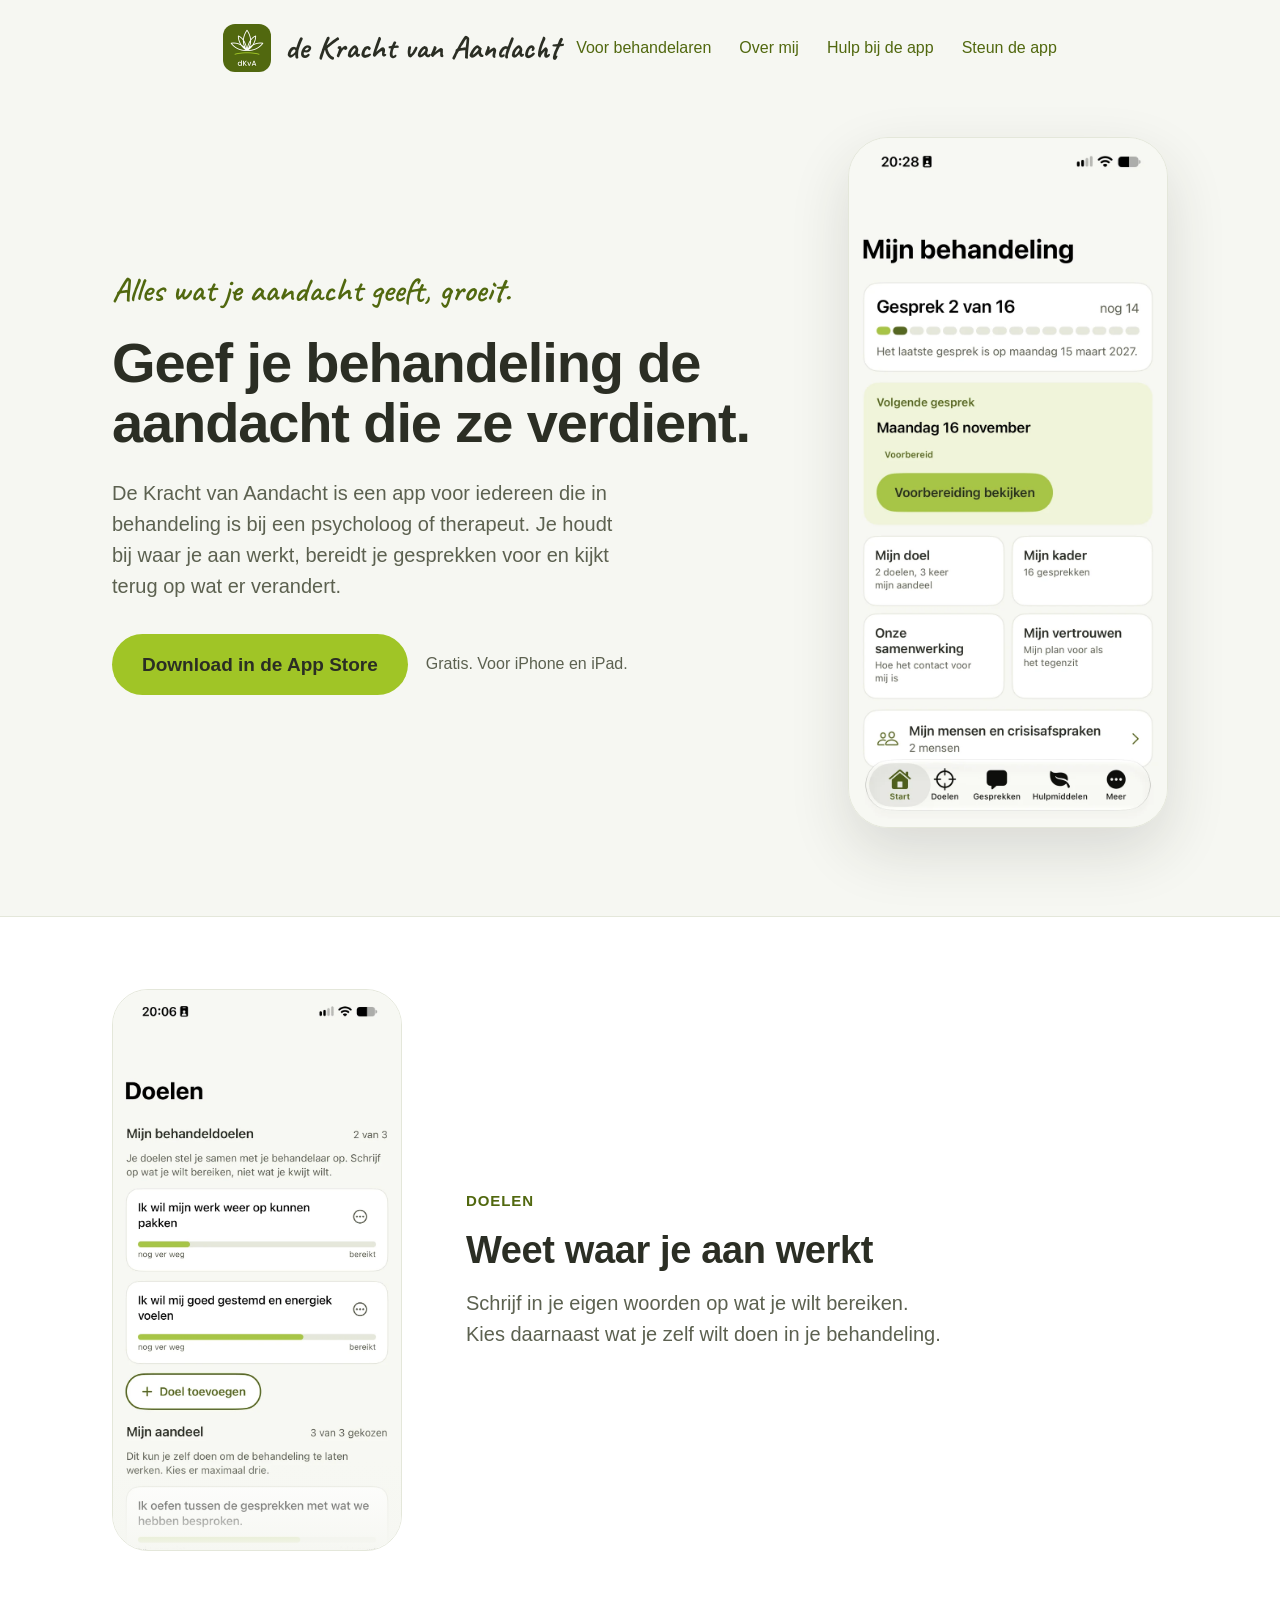
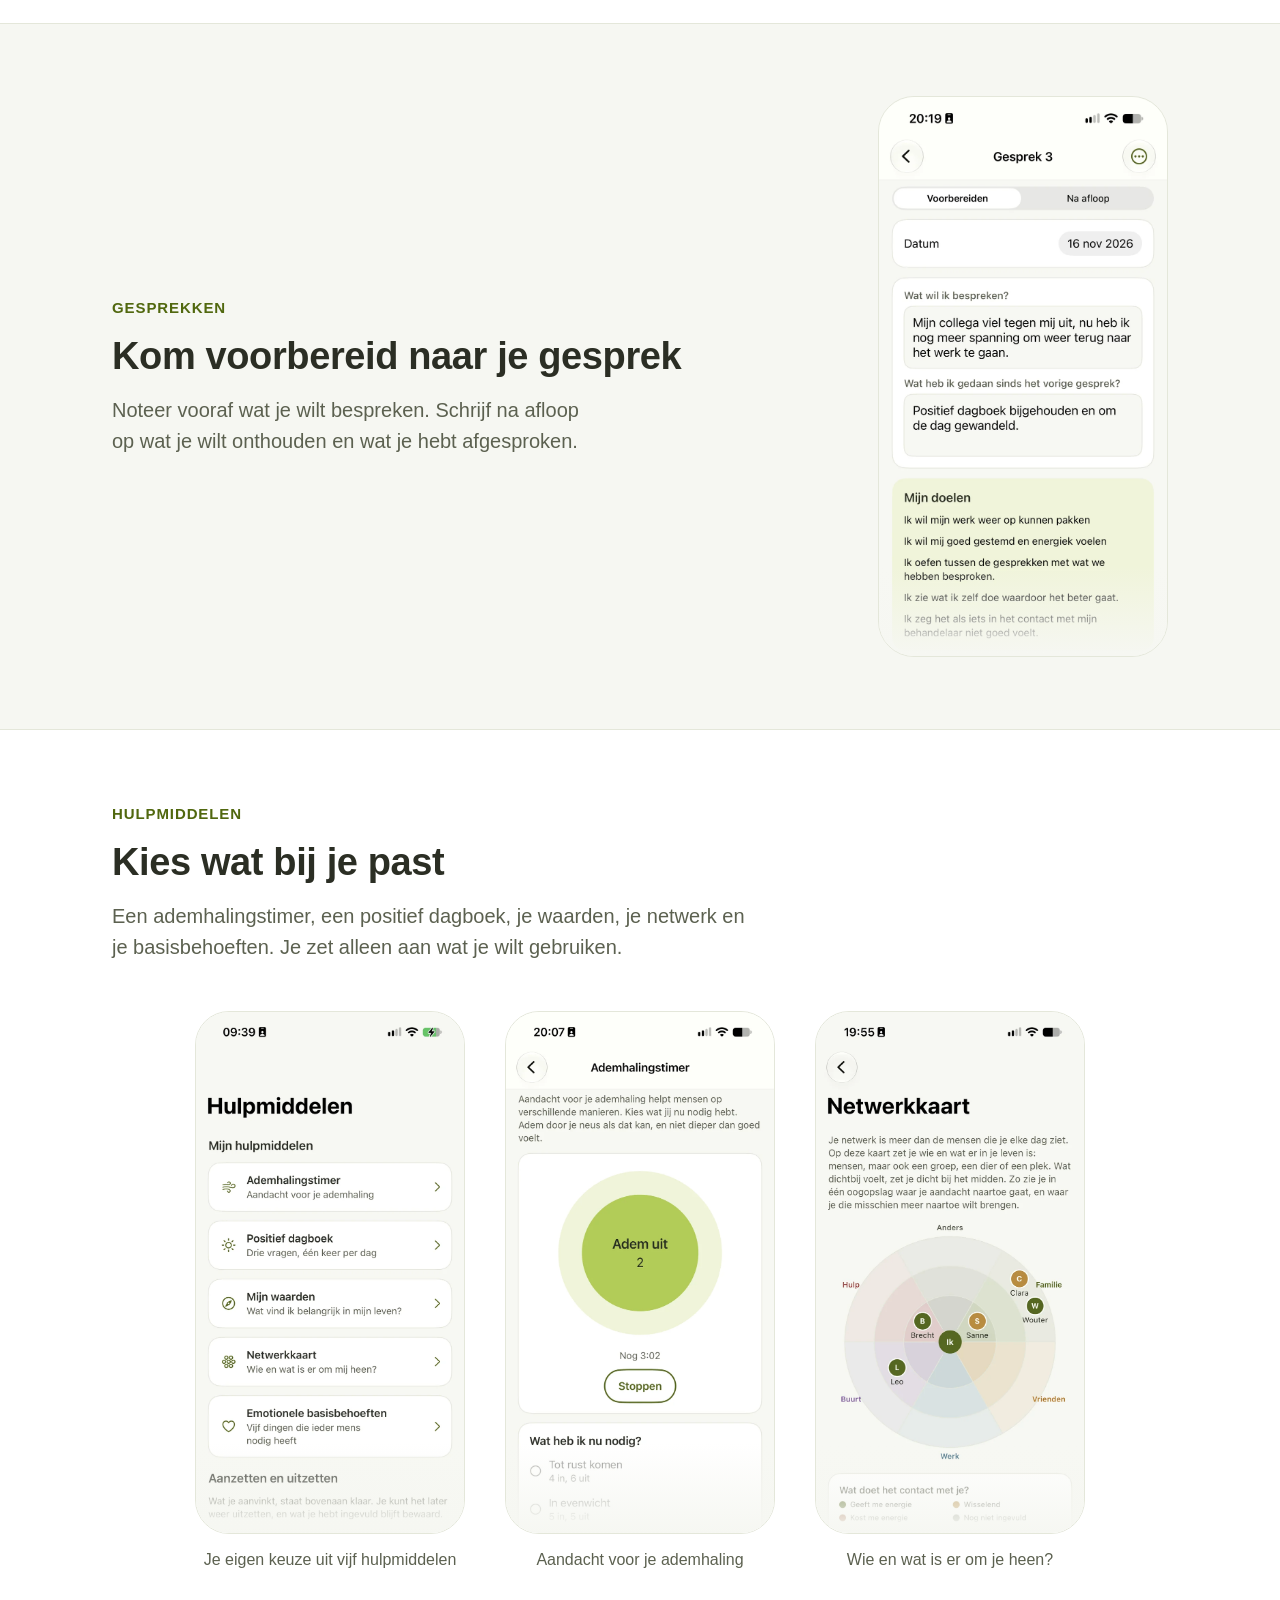
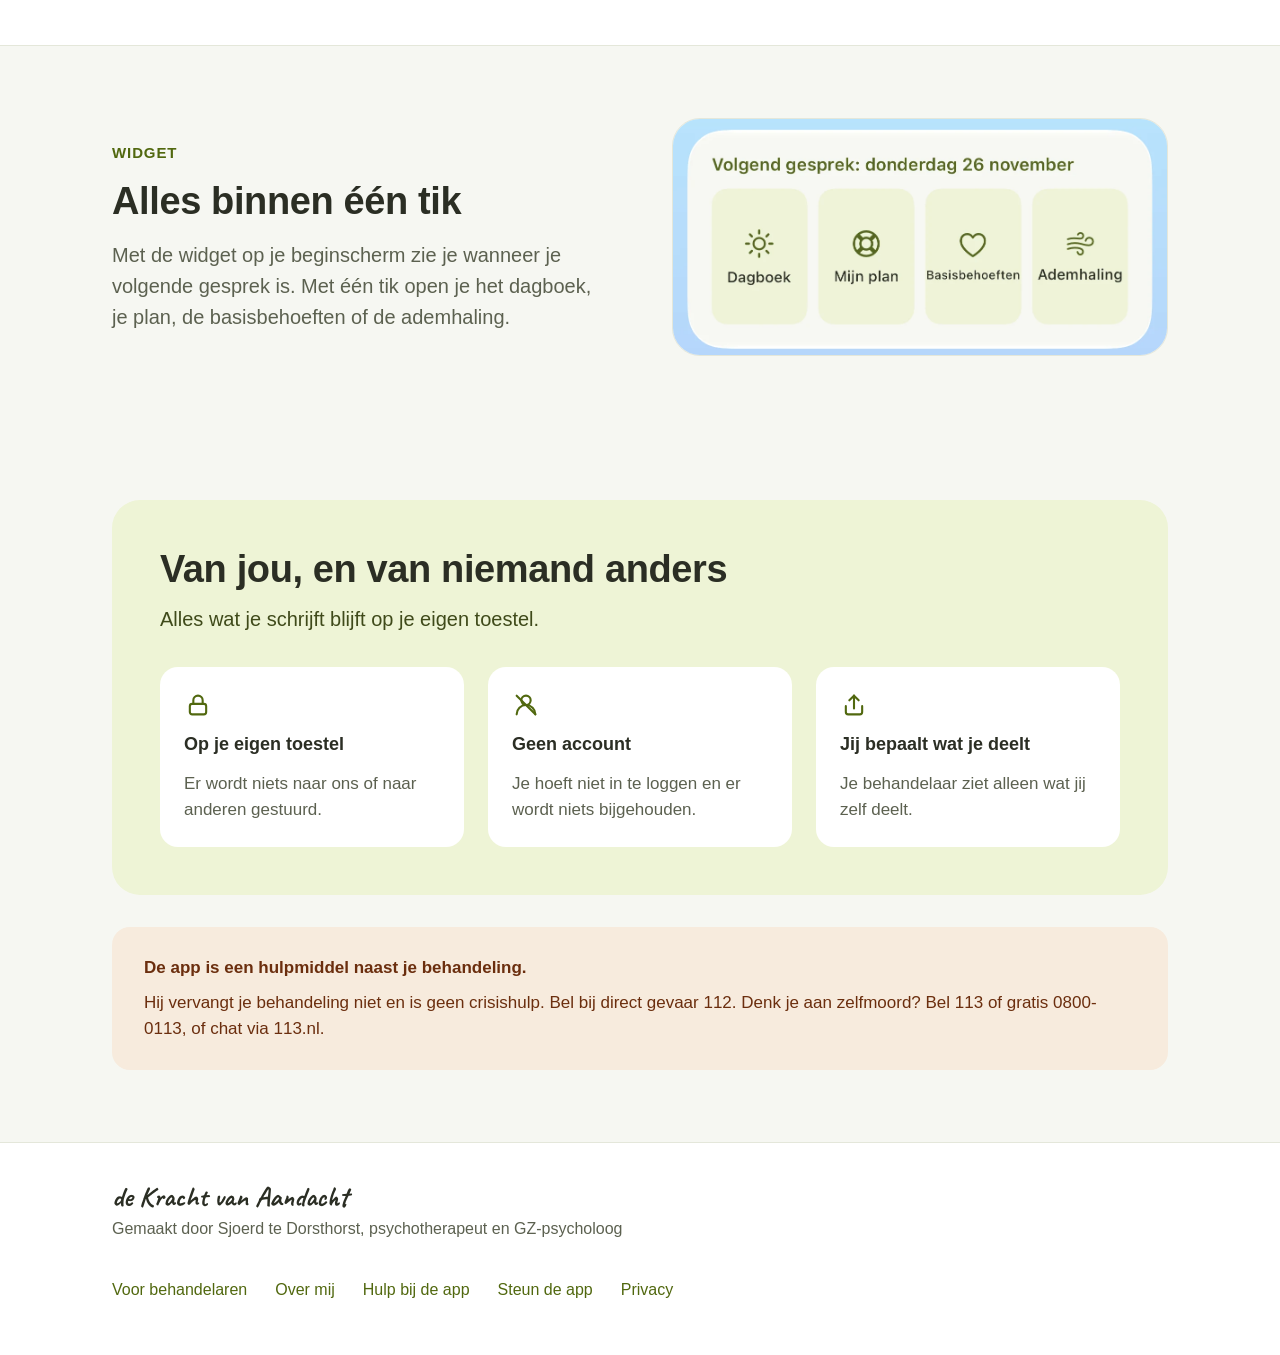
==== index.html @ 99302d5c "Voeg widget toe aan de voorpagina (nog niet publiceren tot de nieuwe appversie live is) Co-Authored-" ====
<!doctype html>
<html lang="nl">
<head>
<meta charset="utf-8">
<meta name="viewport" content="width=device-width, initial-scale=1">
<title>de Kracht van Aandacht, een app voor wie in behandeling is</title>
<meta name="description" content="Geef je behandeling de aandacht die ze verdient. Houd bij waar je aan werkt, bereid je gesprekken voor en kies hulpmiddelen die bij je passen. Gratis, voor iPhone en iPad.">
<link rel="canonical" href="https://krachtvanaandachtapp.nl/">
<meta property="og:title" content="de Kracht van Aandacht, een app voor wie in behandeling is">
<meta property="og:description" content="Geef je behandeling de aandacht die ze verdient. Houd bij waar je aan werkt, bereid je gesprekken voor en kies hulpmiddelen die bij je passen. Gratis, voor iPhone en iPad.">
<meta property="og:type" content="website">
<meta property="og:url" content="https://krachtvanaandachtapp.nl/">
<meta property="og:image" content="https://krachtvanaandachtapp.nl/delen.png">
<meta property="og:locale" content="nl_NL">
<link rel="icon" href="icoon-96.png" type="image/png">
<link rel="apple-touch-icon" href="icoon-180.png">
<link rel="stylesheet" href="stijl.css">
</head>
<body>
<a class="overslaan" href="#inhoud">Naar de inhoud</a>
<header class="kader kop">
<a class="merk" href="index.html"><img src="icoon-96.png" alt="" width="48" height="48"><span class="schrift">de Kracht van Aandacht</span></a>
<nav class="menu" aria-label="Hoofdmenu"><a href="behandelaren.html">Voor behandelaren</a><a href="over-mij.html">Over mij</a><a href="support.html">Hulp bij de app</a><a href="steun.html">Steun de app</a></nav>
</header>
<main id="inhoud">

<section class="kader held">
<div class="tekst">
<p class="motto schrift">Alles wat je aandacht geeft, groeit.</p>
<h1>Geef je behandeling de aandacht die ze verdient.</h1>
<p class="intro">De Kracht van Aandacht is een app voor iedereen die in behandeling is bij een psycholoog of therapeut. Je houdt bij waar je aan werkt, bereidt je gesprekken voor en kijkt terug op wat er verandert.</p>
<div class="actie"><a class="knop" href="https://apps.apple.com/nl/app/id6835198342">Download in de App Store</a><span class="klein">Gratis. Voor iPhone en iPad.</span></div>
</div>
<div class="beeld"><img src="start.webp" alt="Het startscherm van de app met de teller van de gesprekken, het volgende gesprek en vier tegels" width="786" height="1704"></div>
</section>

<section class="band"><div class="kader blok">
<div class="scherm"><img src="doelen.webp" alt="Het scherm Doelen met twee behandeldoelen en een balkje per doel" width="786" height="1527" loading="lazy"></div>
<div class="tekst"><p class="label">Doelen</p><h2>Weet waar je aan werkt</h2><p class="uitleg">Schrijf in je eigen woorden op wat je wilt bereiken. Kies daarnaast wat je zelf wilt doen in je behandeling.</p></div>
</div></section>

<section class="kader blok omgekeerd">
<div class="tekst"><p class="label">Gesprekken</p><h2>Kom voorbereid naar je gesprek</h2><p class="uitleg">Noteer vooraf wat je wilt bespreken. Schrijf na afloop op wat je wilt onthouden en wat je hebt afgesproken.</p></div>
<div class="scherm"><img src="voorbereiden.webp" alt="De voorbereiding van een gesprek met wat je wilt bespreken, wat je hebt gedaan en je doelen" width="786" height="1527" loading="lazy"></div>
</section>

<section class="band"><div class="kader">
<div class="rij-kop"><p class="label">Hulpmiddelen</p><h2>Kies wat bij je past</h2><p class="uitleg">Een ademhalingstimer, een positief dagboek, je waarden, je netwerk en je basisbehoeften. Je zet alleen aan wat je wilt gebruiken.</p></div>
<div class="rij">
<figure><div class="scherm"><img src="hulpmiddelen.webp" alt="Het overzicht van de vijf hulpmiddelen" width="786" height="1527" loading="lazy"></div><figcaption>Je eigen keuze uit vijf hulpmiddelen</figcaption></figure>
<figure><div class="scherm"><img src="ademhaling.webp" alt="De ademhalingstimer met een groene cirkel en de tekst Adem uit" width="786" height="1527" loading="lazy"></div><figcaption>Aandacht voor je ademhaling</figcaption></figure>
<figure><div class="scherm"><img src="netwerkkaart.webp" alt="De netwerkkaart met mensen in kringen rond het midden" width="786" height="1527" loading="lazy"></div><figcaption>Wie en wat is er om je heen?</figcaption></figure>
</div>
</div></section>

<section class="kader blok">
<div class="tekst"><p class="label">Widget</p><h2>Alles binnen één tik</h2><p class="uitleg">Met de widget op je beginscherm zie je wanneer je volgende gesprek is. Met één tik open je het dagboek, je plan, de basisbehoeften of de ademhaling.</p></div>
<figure class="widgetbeeld"><img src="widget.webp" alt="De widget op het beginscherm met het volgende gesprek en vier tegels: Dagboek, Mijn plan, Basisbehoeften en Ademhaling" width="1099" height="526" loading="lazy"></figure>
</section>

<section class="kader privacy"><div class="vlak">
<div><h2>Van jou, en van niemand anders</h2><p>Alles wat je schrijft blijft op je eigen toestel.</p></div>
<div class="drie">
<div><svg aria-hidden="true" width="28" height="28" viewBox="0 0 24 24" fill="none" stroke="#51680F" stroke-width="1.8" stroke-linecap="round" stroke-linejoin="round"><rect x="5" y="11" width="14" height="9" rx="2"></rect><path d="M8 11V8a4 4 0 0 1 8 0v3"></path></svg><p class="titel">Op je eigen toestel</p><p class="tekstje">Er wordt niets naar ons of naar anderen gestuurd.</p></div>
<div><svg aria-hidden="true" width="28" height="28" viewBox="0 0 24 24" fill="none" stroke="#51680F" stroke-width="1.8" stroke-linecap="round" stroke-linejoin="round"><circle cx="12" cy="8" r="4"></circle><path d="M4 20a8 8 0 0 1 16 0"></path><path d="M4 4l16 16"></path></svg><p class="titel">Geen account</p><p class="tekstje">Je hoeft niet in te loggen en er wordt niets bijgehouden.</p></div>
<div><svg aria-hidden="true" width="28" height="28" viewBox="0 0 24 24" fill="none" stroke="#51680F" stroke-width="1.8" stroke-linecap="round" stroke-linejoin="round"><path d="M12 15V4"></path><path d="M8 8l4-4 4 4"></path><path d="M5 13v5a2 2 0 0 0 2 2h10a2 2 0 0 0 2-2v-5"></path></svg><p class="titel">Jij bepaalt wat je deelt</p><p class="tekstje">Je behandelaar ziet alleen wat jij zelf deelt.</p></div>
</div>
</div></section>

<section class="kader let-op"><div>
<p class="titel">De app is een hulpmiddel naast je behandeling.</p>
<p>Hij vervangt je behandeling niet en is geen crisishulp. Bel bij direct gevaar 112. Denk je aan zelfmoord? Bel 113 of gratis 0800-0113, of chat via 113.nl.</p>
</div></section>

</main>
<footer class="voet">
<div class="kader">
<div class="wie"><span class="schrift">de Kracht van Aandacht</span><span>Gemaakt door Sjoerd te Dorsthorst, psychotherapeut en GZ-psycholoog</span></div>
<nav class="menu" aria-label="Menu onderaan"><a href="behandelaren.html">Voor behandelaren</a><a href="over-mij.html">Over mij</a><a href="support.html">Hulp bij de app</a><a href="steun.html">Steun de app</a><a href="privacy.html">Privacy</a></nav>
</div>
</footer>
</body>
</html>
---- stijl.css ----
@font-face{font-family:"Caveat";font-weight:600;font-style:normal;font-display:swap;src:url("caveat-latin-600-normal.woff2") format("woff2")}
@font-face{font-family:"Caveat";font-weight:700;font-style:normal;font-display:swap;src:url("caveat-latin-700-normal.woff2") format("woff2")}
:root{--groen:#51680F;--lichtgroen:#A0C526;--zachtgroen:#EEF4D6;--achtergrond:#F6F7F2;--wit:#FFFFFF;--lijn:#E4E7DA;--inkt:#2B2E24;--grijs:#5C6150;--warm:#F7EBDD;--warmtekst:#6B2E0E}
*{box-sizing:border-box}
html{-webkit-text-size-adjust:100%}
body{margin:0;min-height:100vh;display:flex;flex-direction:column;background:var(--achtergrond);color:var(--inkt);font-family:-apple-system,BlinkMacSystemFont,"Segoe UI",Roboto,Helvetica,Arial,sans-serif;font-size:18px;line-height:1.55}
main{flex:1 0 auto}
img{max-width:100%;height:auto}
a{color:var(--groen)}
a:hover{color:var(--inkt)}
a:focus-visible{outline:3px solid var(--groen);outline-offset:3px;border-radius:4px}
h1,h2,h3,p{margin:0}
.schrift{font-family:"Caveat","Bradley Hand",cursive}
.kader{max-width:1120px;margin:0 auto;padding-left:32px;padding-right:32px}
.smal{max-width:760px}
.overslaan{position:absolute;left:-9999px}
.overslaan:focus{left:16px;top:16px;background:var(--wit);padding:12px 16px;border-radius:8px;z-index:10}

.kop{display:flex;flex-wrap:wrap;align-items:center;justify-content:space-between;gap:12px 16px;padding-top:24px;padding-bottom:24px}
.merk{display:flex;align-items:center;gap:14px;text-decoration:none;color:var(--inkt)}
.merk img{width:48px;height:48px;border-radius:12px}
.merk span{font-weight:700;font-size:32px;line-height:1}
.menu{display:flex;flex-wrap:wrap;gap:0 28px;font-size:16px;font-weight:500}
.menu a{text-decoration:none;padding:12px 0}
.menu a[aria-current="page"]{color:var(--inkt);text-decoration:underline;text-underline-offset:6px;text-decoration-thickness:2px}

.held{display:flex;flex-wrap:wrap;align-items:center;gap:56px;padding-top:40px;padding-bottom:88px}
.held .tekst{flex:1 1 440px;min-width:0;display:flex;flex-direction:column;gap:24px}
.held .motto{font-weight:600;font-size:34px;line-height:1.15;color:var(--groen)}
.held h1{font-size:clamp(38px,5.4vw,56px);line-height:1.08;font-weight:700;letter-spacing:-0.02em}
.held .intro{font-size:20px;color:var(--grijs);max-width:520px}
.held .actie{display:flex;flex-wrap:wrap;align-items:center;gap:18px;margin-top:8px}
.knop{display:inline-block;background:var(--lichtgroen);color:var(--inkt);font-weight:600;font-size:19px;text-decoration:none;padding:16px 30px;border-radius:999px}
.klein{font-size:16px;color:var(--grijs)}
.held .beeld{flex:0 1 320px;min-width:240px;margin:0 auto}
.held .beeld img{display:block;width:100%;border-radius:40px;border:1px solid var(--lijn);box-shadow:0 24px 60px rgba(43,46,36,.14)}

.band{background:var(--wit);border-top:1px solid var(--lijn);border-bottom:1px solid var(--lijn)}
.blok{display:flex;flex-wrap:wrap;align-items:center;gap:64px;padding-top:72px;padding-bottom:72px}
.blok.omgekeerd{flex-wrap:wrap-reverse}
.blok .tekst{flex:1 1 420px;min-width:0;display:flex;flex-direction:column;gap:16px}
.label{font-size:15px;font-weight:600;letter-spacing:.06em;text-transform:uppercase;color:var(--groen)}
h2{font-size:clamp(30px,3.8vw,38px);line-height:1.15;font-weight:700;letter-spacing:-0.01em}
.blok p.uitleg,.rij-kop p.uitleg{font-size:20px;color:var(--grijs);max-width:480px}
.scherm{position:relative;flex:0 1 290px;min-width:240px;margin:0 auto;border-radius:36px;border:1px solid var(--lijn);overflow:hidden;background:var(--achtergrond)}
.scherm img{display:block;width:100%}
.scherm::after{content:"";position:absolute;left:0;right:0;bottom:0;height:90px;background:linear-gradient(rgba(246,247,242,0),#F6F7F2)}

.rij-kop{display:flex;flex-direction:column;gap:16px;max-width:640px;padding-top:72px}
.rij-kop p.uitleg{max-width:none}
.rij{display:flex;flex-wrap:wrap;justify-content:center;gap:40px;padding-top:48px;padding-bottom:72px}
.rij figure{margin:0;flex:0 1 270px;min-width:220px;display:flex;flex-direction:column;gap:14px}
.rij .scherm{flex:none;min-width:0;margin:0;border-radius:34px}
.rij figcaption{font-size:16px;color:var(--grijs);text-align:center}

.privacy{padding-top:72px;padding-bottom:32px}
.privacy .vlak{background:var(--zachtgroen);border-radius:28px;padding:48px;display:flex;flex-direction:column;gap:32px}
.privacy .vlak>div:first-child{display:flex;flex-direction:column;gap:12px;max-width:640px}
.privacy .vlak>div:first-child p{font-size:20px;color:#3F4A1A}
.drie{display:flex;flex-wrap:wrap;gap:24px}
.drie>div{flex:1 1 240px;min-width:0;background:var(--wit);border-radius:18px;padding:24px;display:flex;flex-direction:column;gap:12px}
.drie .titel{font-weight:600}
.drie .tekstje{font-size:17px;color:var(--grijs)}

.let-op{padding-bottom:72px}
.let-op>div,.melding{background:var(--warm);color:var(--warmtekst);border-radius:18px;padding:28px 32px;display:flex;flex-direction:column;gap:8px;font-size:17px}
.let-op .titel,.melding .titel{font-weight:600}

.pagina{padding-top:32px;padding-bottom:88px;display:flex;flex-direction:column;gap:28px}
.pagina h1{font-size:clamp(34px,4.6vw,46px);line-height:1.1;font-weight:700;letter-spacing:-0.02em}
.pagina h2{font-size:26px;margin-top:20px}
.pagina h3{font-size:19px;font-weight:600}
.pagina p,.pagina li{color:var(--inkt)}
.pagina .inleiding{font-size:20px;color:var(--grijs)}
.pagina ul{margin:0;padding-left:22px;display:flex;flex-direction:column;gap:8px}
.kaart{background:var(--wit);border:1px solid var(--lijn);border-radius:18px;padding:24px 28px;display:flex;flex-direction:column;gap:8px}
.vragen{display:flex;flex-direction:column;gap:14px}
.ondertitel{font-size:20px;color:var(--grijs);margin-top:-18px}
.slot{font-weight:700;font-size:32px;line-height:1.2;color:var(--groen)}
.naast{display:flex;flex-wrap:wrap;gap:48px;align-items:flex-start}
.naast>.vragen{flex:1 1 420px;min-width:0}
.naast>.scherm{flex:0 1 260px}

.voet{border-top:1px solid var(--lijn);background:var(--wit)}
.voet .kader{display:flex;flex-wrap:wrap;justify-content:space-between;gap:24px;padding-top:40px;padding-bottom:40px;font-size:16px;color:var(--grijs)}
.voet .wie{display:flex;flex-direction:column;gap:6px}
.voet .wie .schrift{font-weight:700;font-size:28px;line-height:1;color:var(--inkt)}

@media (max-width:640px){
  body{font-size:17px}
  .kader{padding-left:20px;padding-right:20px}
  .merk span{font-size:27px}
  .held{gap:40px;padding-top:16px;padding-bottom:56px}
  .held .motto{font-size:29px}
  .blok{gap:40px;padding-top:56px;padding-bottom:56px}
  .privacy .vlak{padding:28px 22px}
  .rij{gap:32px}
}

.widgetbeeld{flex:1 1 420px;min-width:0;margin:0}
.widgetbeeld img{display:block;width:100%;border-radius:28px;border:1px solid var(--lijn)}
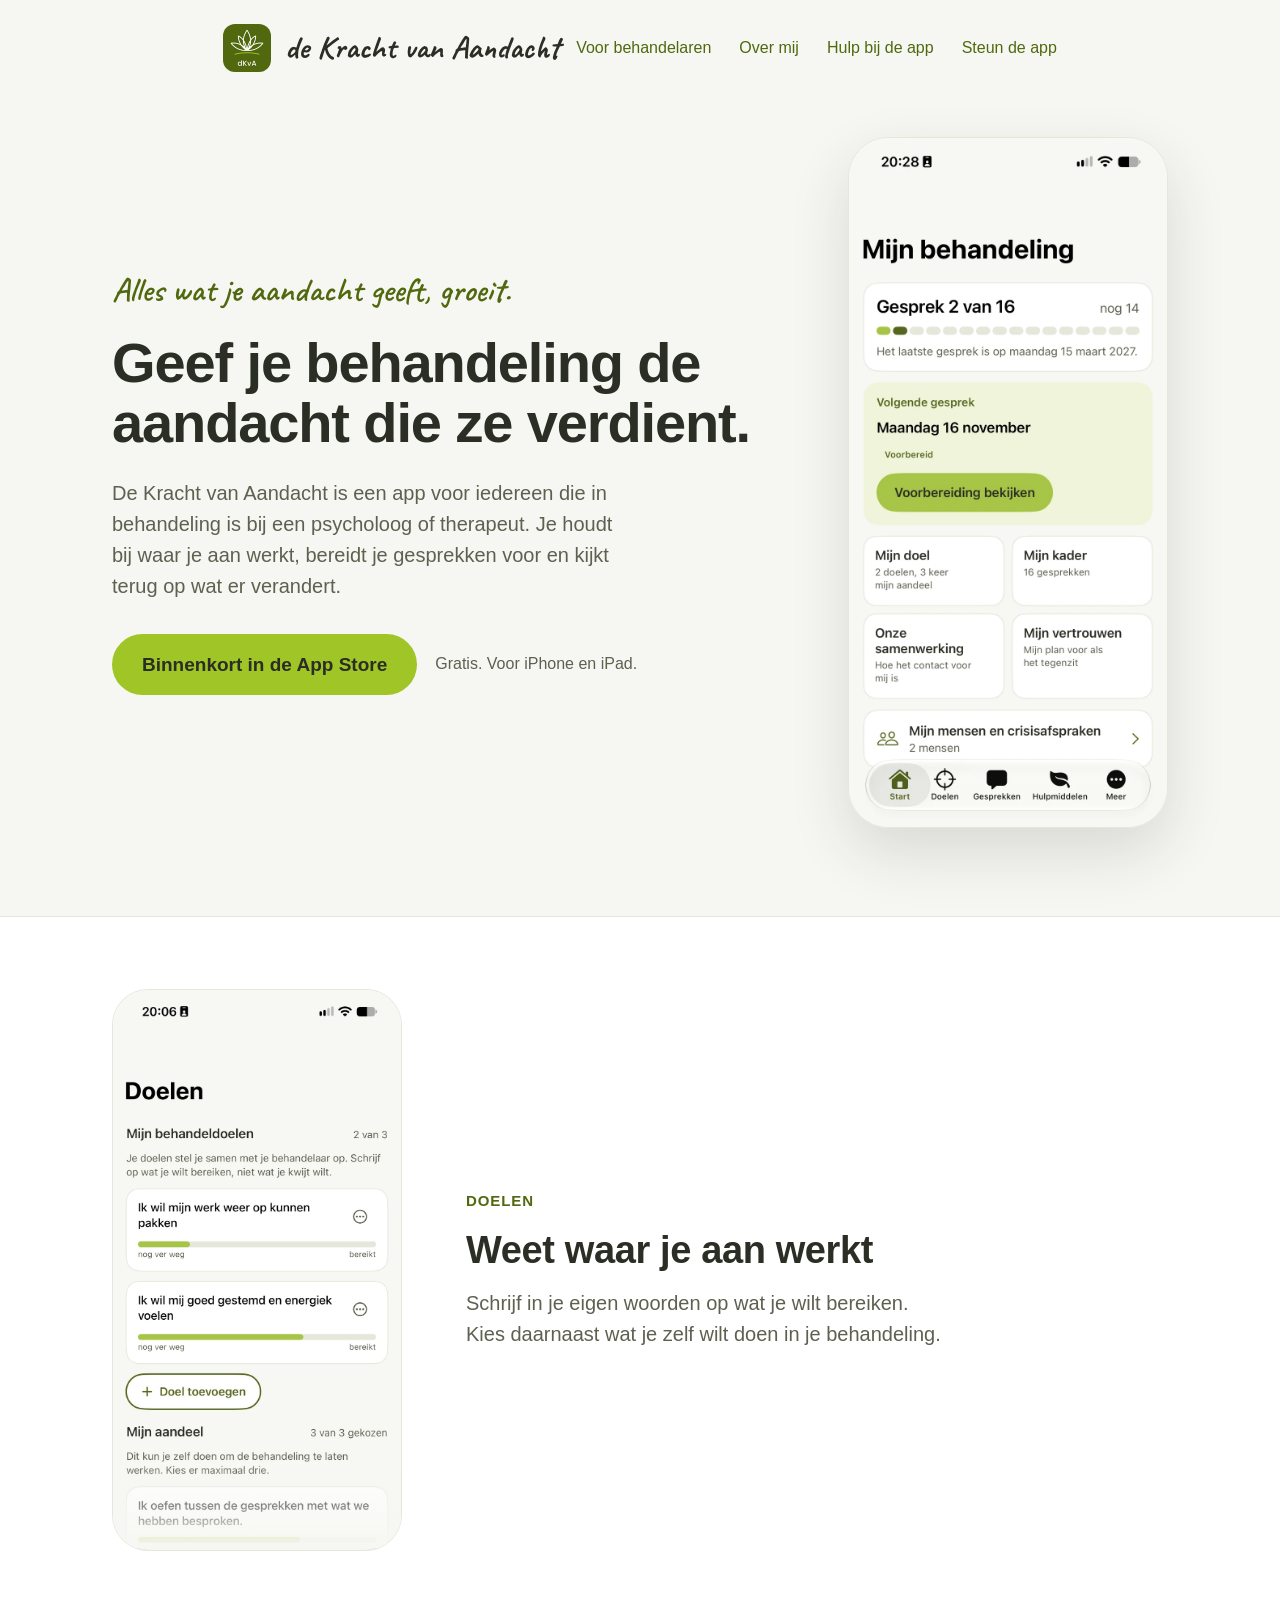
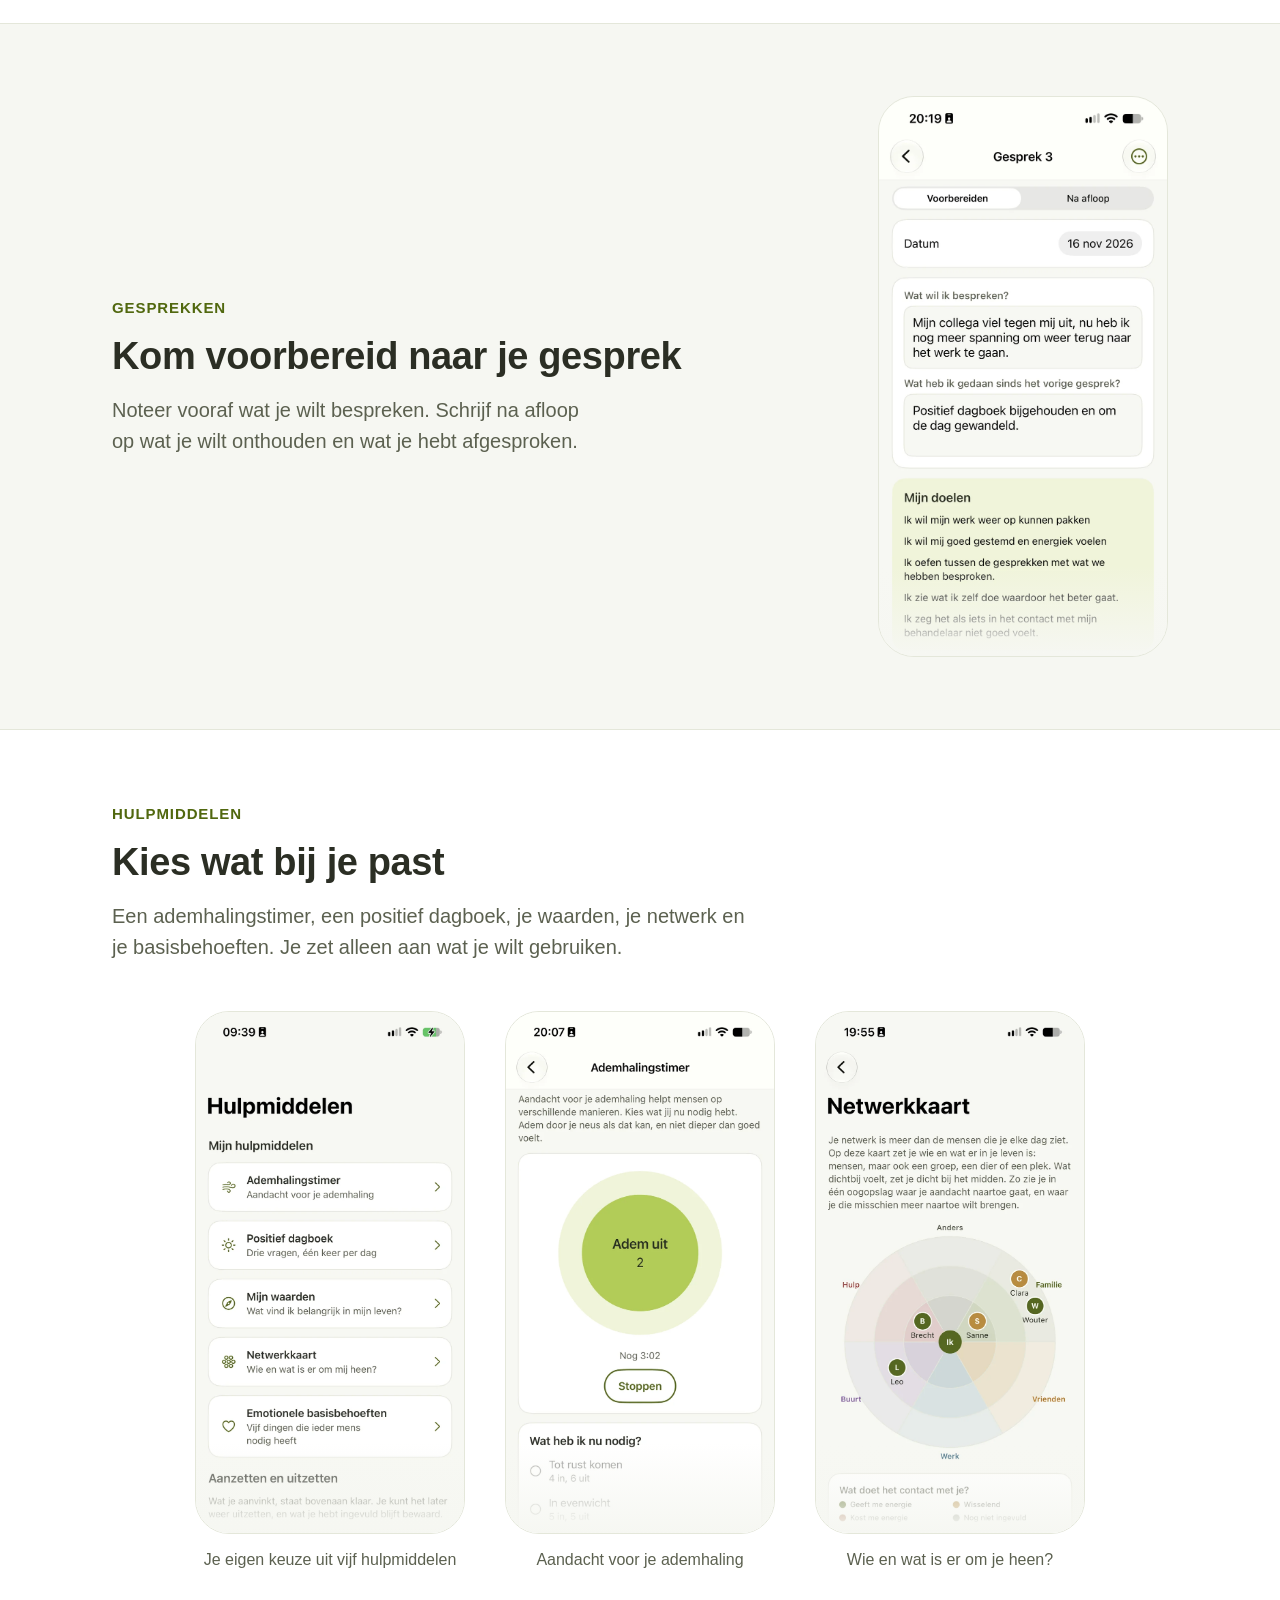
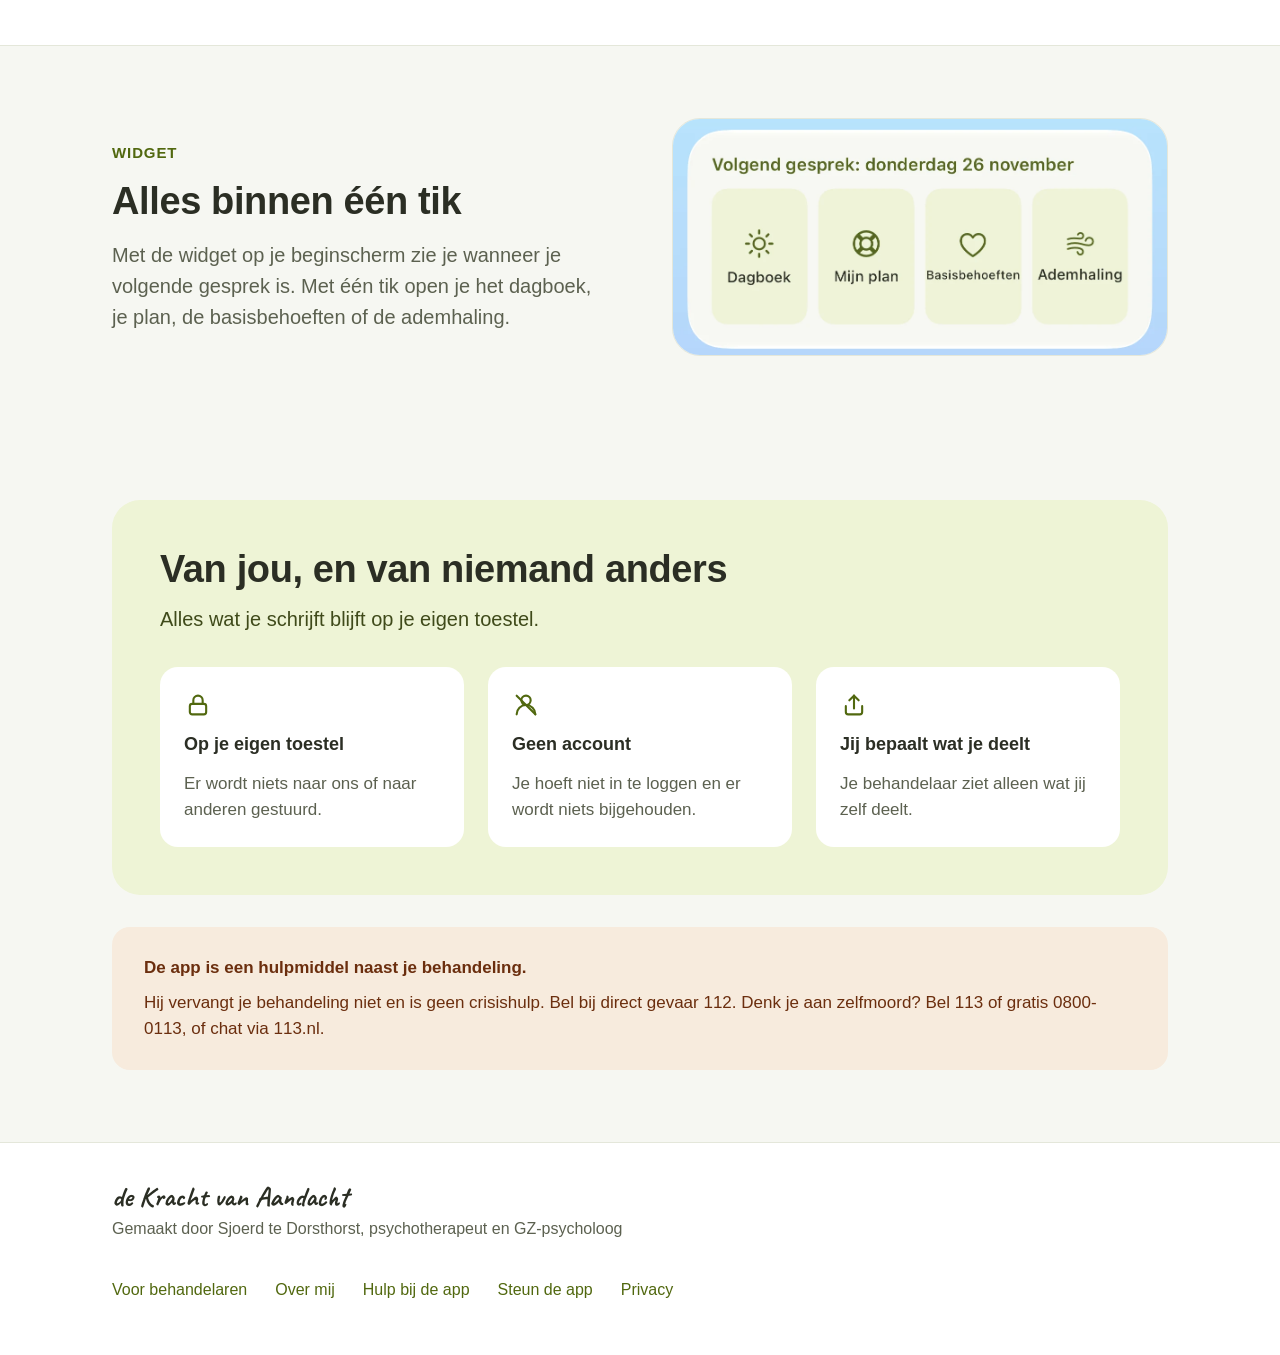
==== commit 0edd01ae: "Voeg widget toe aan de voorpagina (nog niet publiceren tot de nieuwe appversie live is) Co-Authored-" ====
--- a/index.html
+++ b/index.html
@@ -29,7 +29,7 @@
 <p class="motto schrift">Alles wat je aandacht geeft, groeit.</p>
 <h1>Geef je behandeling de aandacht die ze verdient.</h1>
 <p class="intro">De Kracht van Aandacht is een app voor iedereen die in behandeling is bij een psycholoog of therapeut. Je houdt bij waar je aan werkt, bereidt je gesprekken voor en kijkt terug op wat er verandert.</p>
-<div class="actie"><a class="knop" href="https://apps.apple.com/nl/app/id6835198342">Download in de App Store</a><span class="klein">Gratis. Voor iPhone en iPad.</span></div>
+<div class="actie"><span class="knop">Binnenkort in de App Store</span><span class="klein">Gratis. Voor iPhone en iPad.</span></div>
 </div>
 <div class="beeld"><img src="start.webp" alt="Het startscherm van de app met de teller van de gesprekken, het volgende gesprek en vier tegels" width="786" height="1704"></div>
 </section>
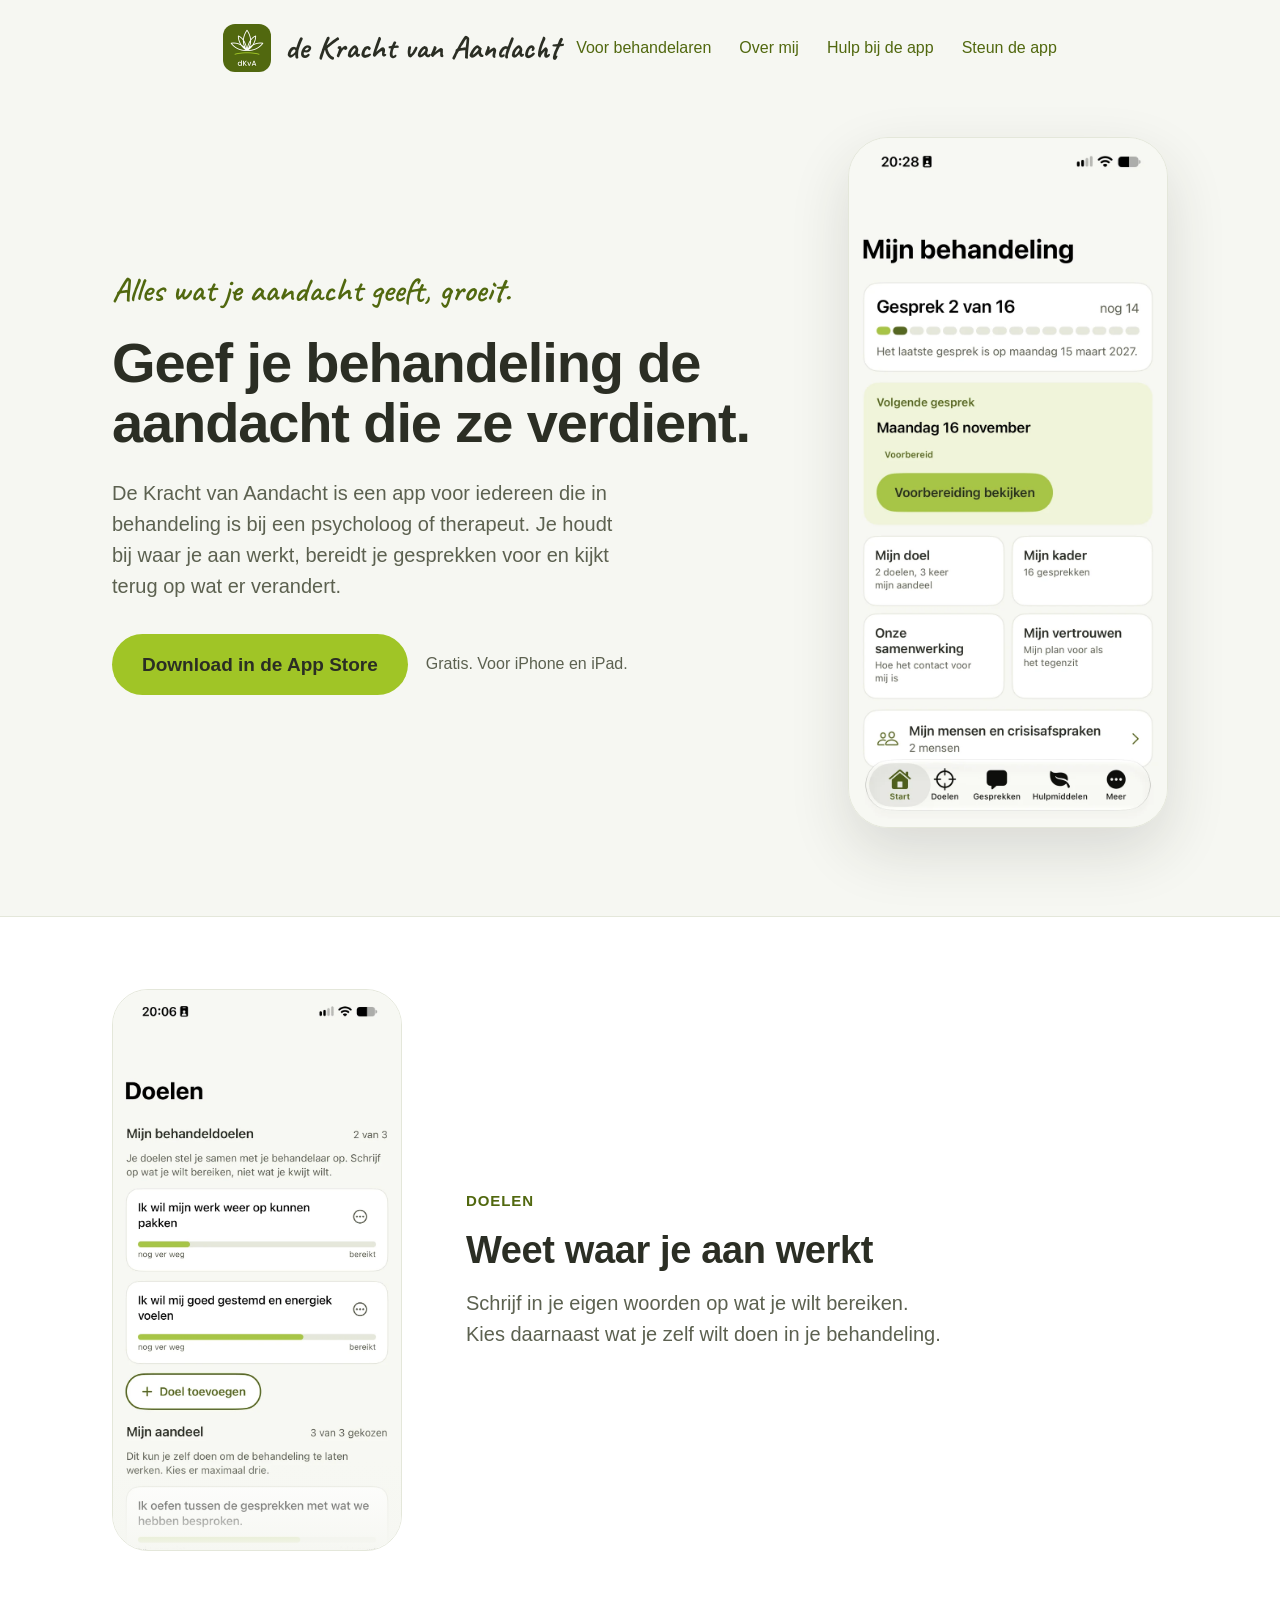
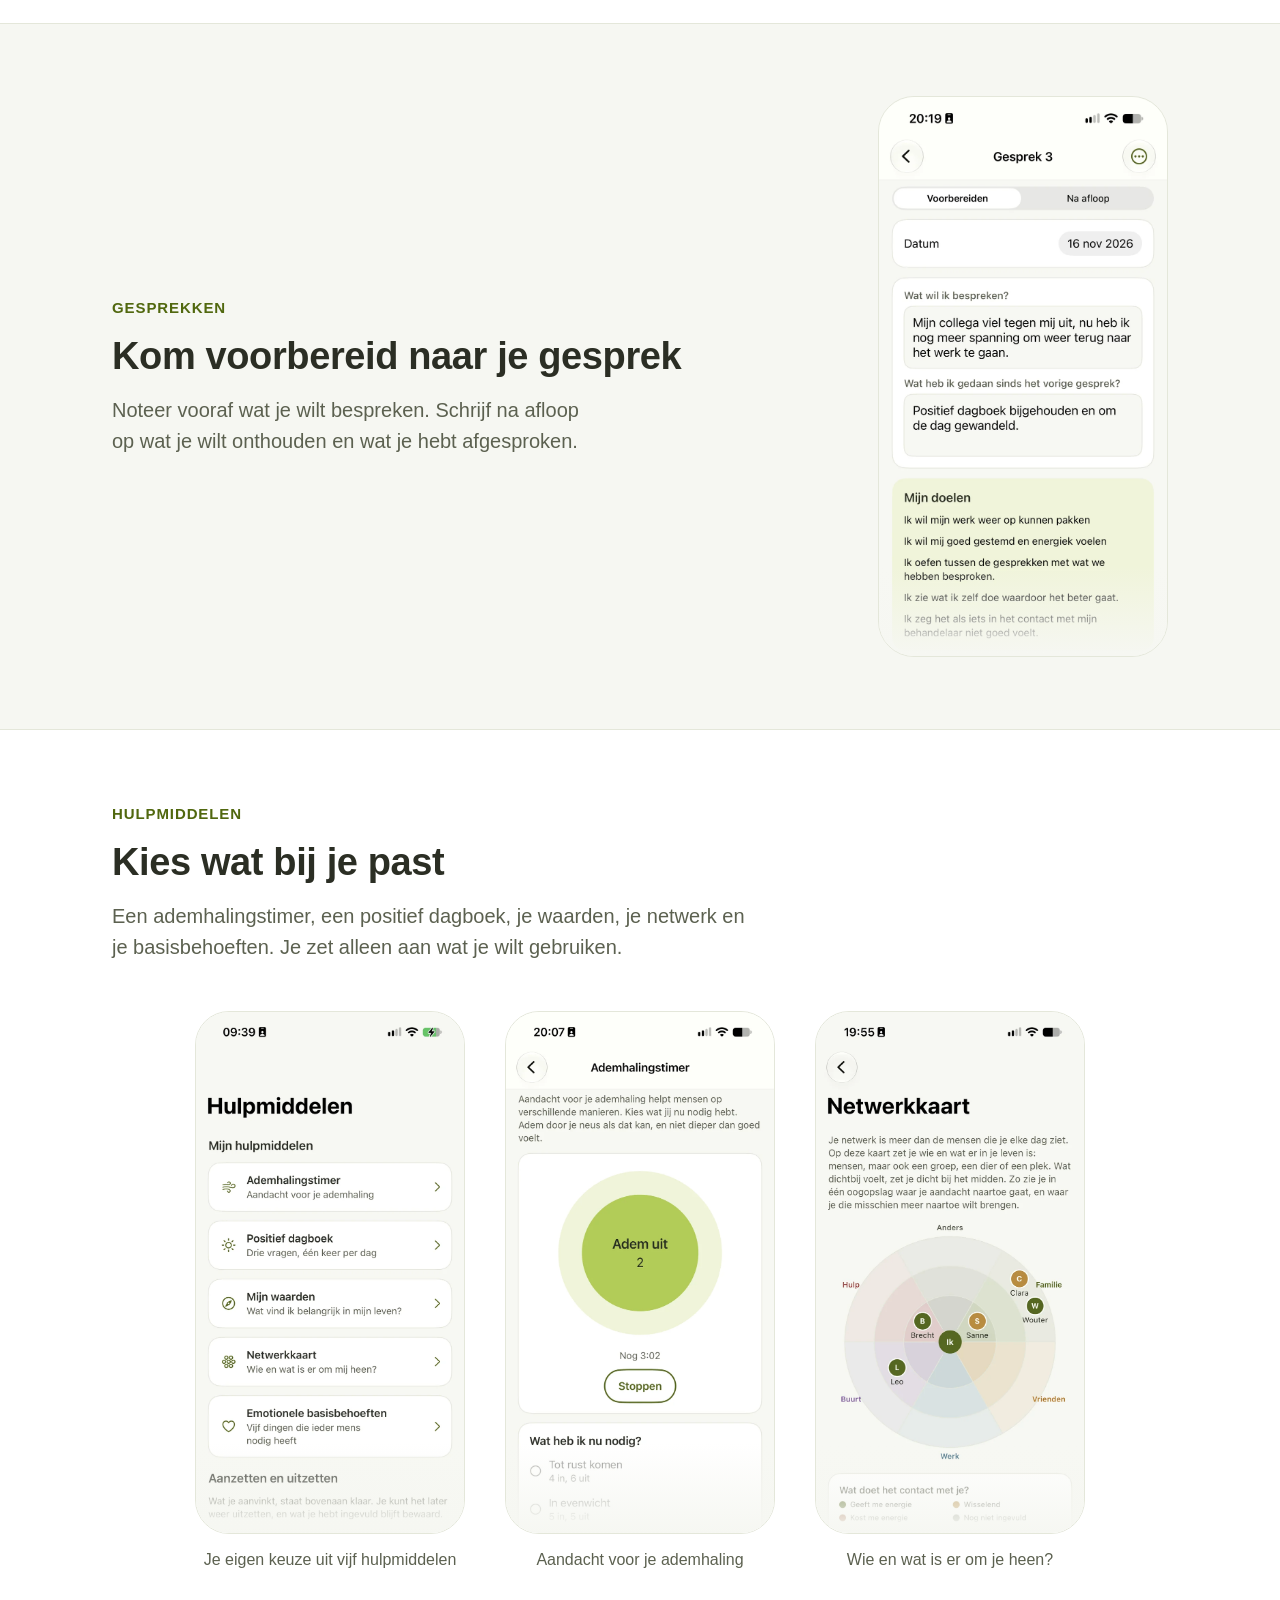
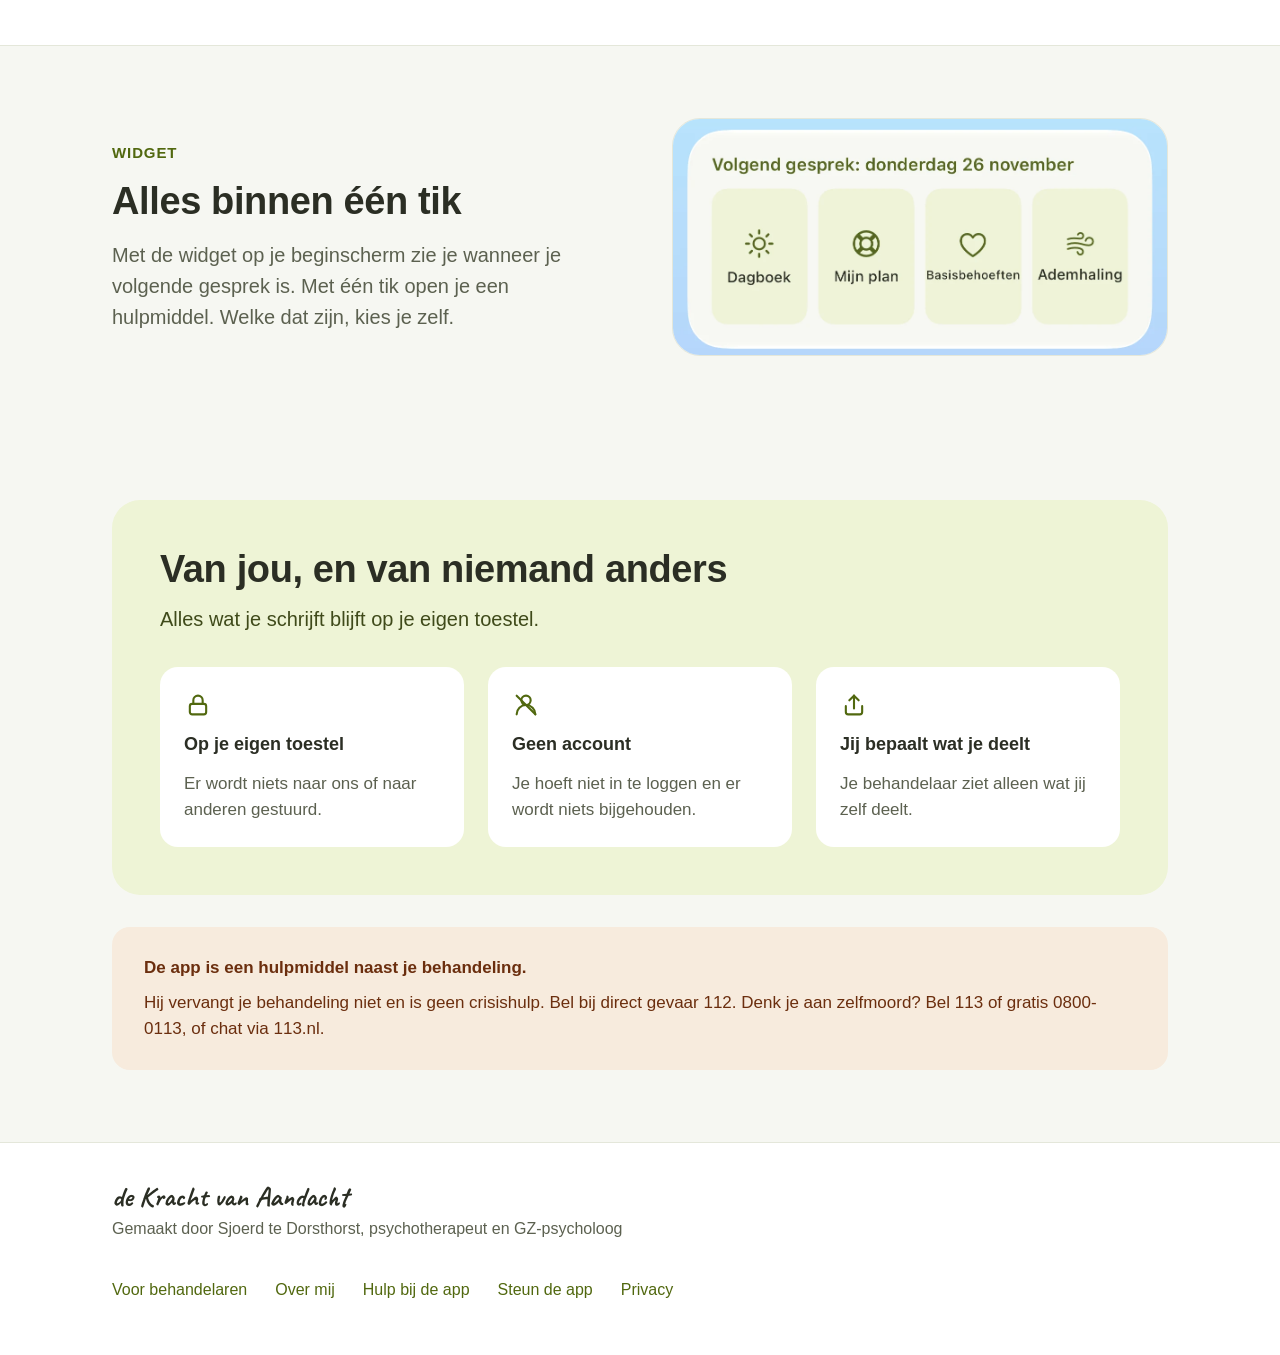
==== commit c4049517: "Widgettekst: hulpmiddelen zelf te kiezen Co-Authored-By: Claude Sonnet 5.5 <noreply@anthropic.com> C" ====
--- a/index.html
+++ b/index.html
@@ -29,7 +29,7 @@
 <p class="motto schrift">Alles wat je aandacht geeft, groeit.</p>
 <h1>Geef je behandeling de aandacht die ze verdient.</h1>
 <p class="intro">De Kracht van Aandacht is een app voor iedereen die in behandeling is bij een psycholoog of therapeut. Je houdt bij waar je aan werkt, bereidt je gesprekken voor en kijkt terug op wat er verandert.</p>
-<div class="actie"><span class="knop">Binnenkort in de App Store</span><span class="klein">Gratis. Voor iPhone en iPad.</span></div>
+<div class="actie"><a class="knop" href="https://apps.apple.com/nl/app/id6835198342">Download in de App Store</a><span class="klein">Gratis. Voor iPhone en iPad.</span></div>
 </div>
 <div class="beeld"><img src="start.webp" alt="Het startscherm van de app met de teller van de gesprekken, het volgende gesprek en vier tegels" width="786" height="1704"></div>
 </section>
@@ -54,7 +54,7 @@
 </div></section>
 
 <section class="kader blok">
-<div class="tekst"><p class="label">Widget</p><h2>Alles binnen één tik</h2><p class="uitleg">Met de widget op je beginscherm zie je wanneer je volgende gesprek is. Met één tik open je het dagboek, je plan, de basisbehoeften of de ademhaling.</p></div>
+<div class="tekst"><p class="label">Widget</p><h2>Alles binnen één tik</h2><p class="uitleg">Met de widget op je beginscherm zie je wanneer je volgende gesprek is. Met één tik open je een hulpmiddel. Welke dat zijn, kies je zelf.</p></div>
 <figure class="widgetbeeld"><img src="widget.webp" alt="De widget op het beginscherm met het volgende gesprek en vier tegels: Dagboek, Mijn plan, Basisbehoeften en Ademhaling" width="1099" height="526" loading="lazy"></figure>
 </section>
 
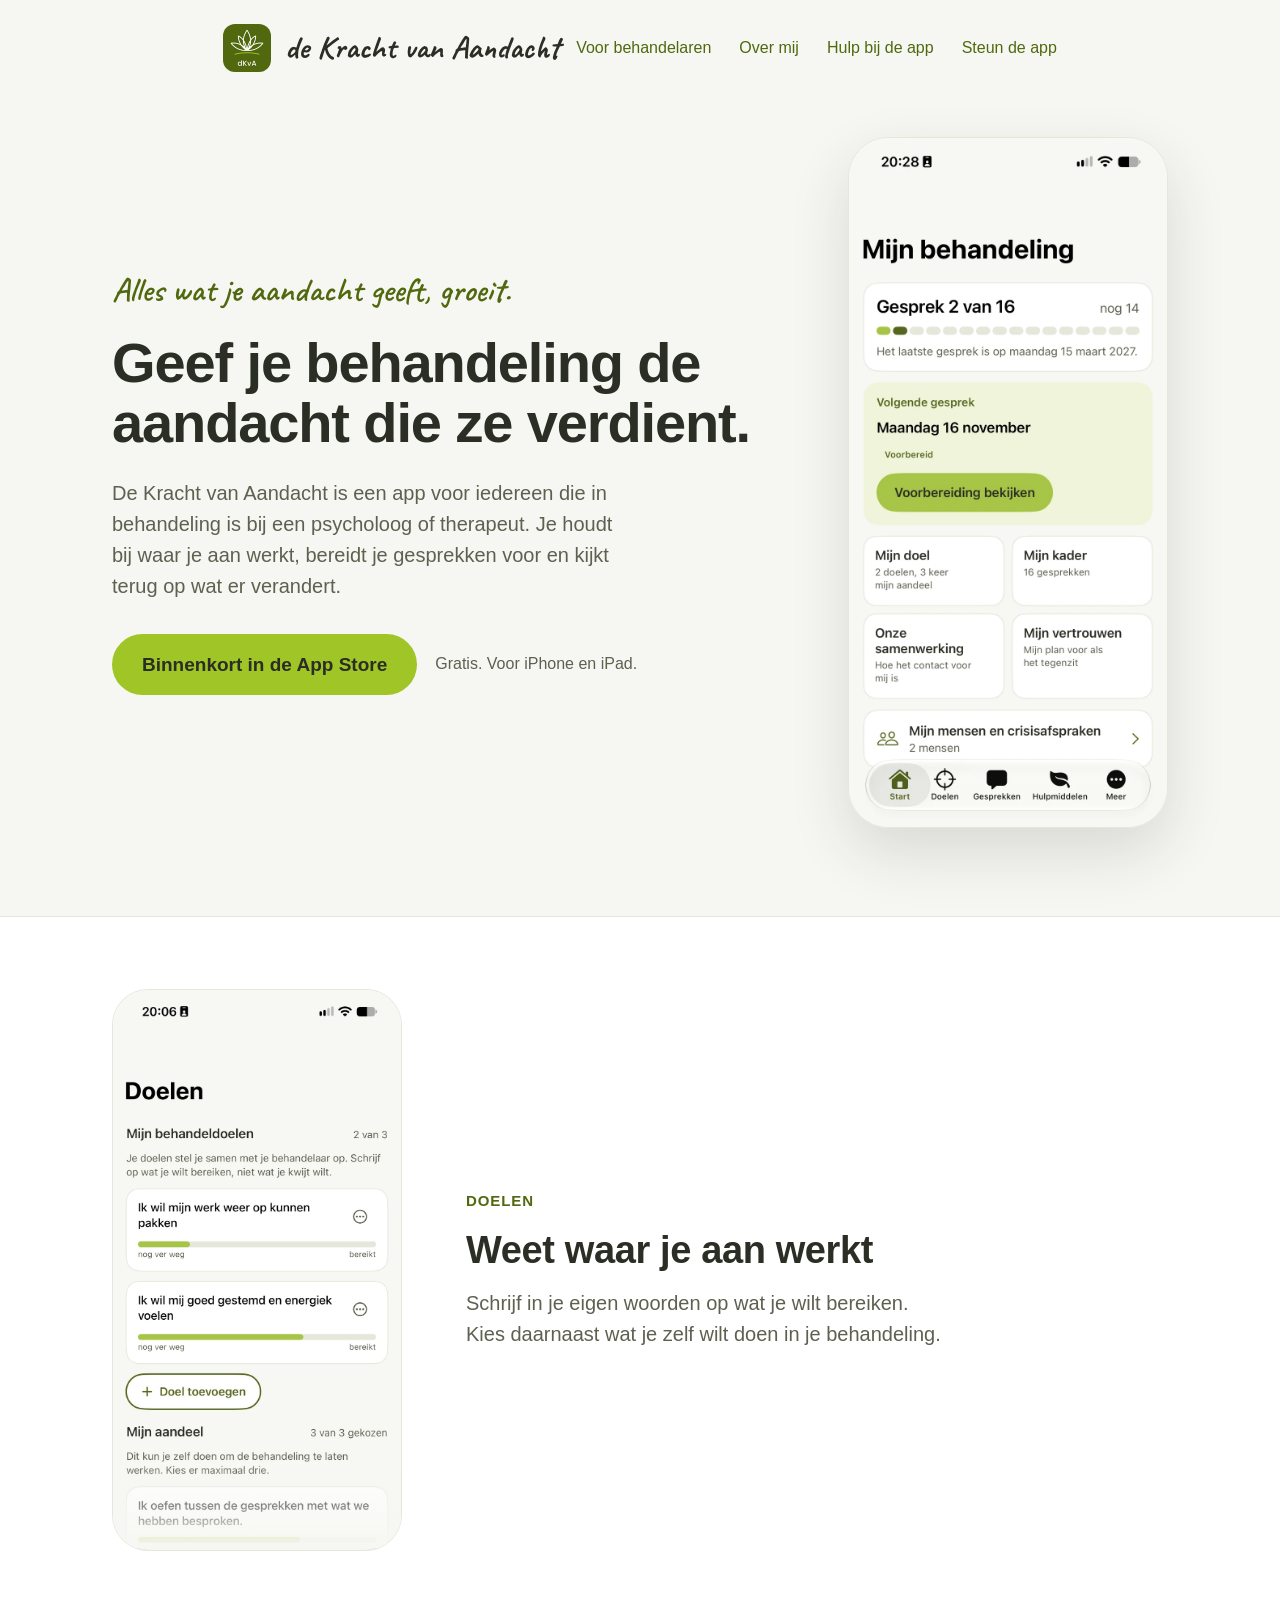
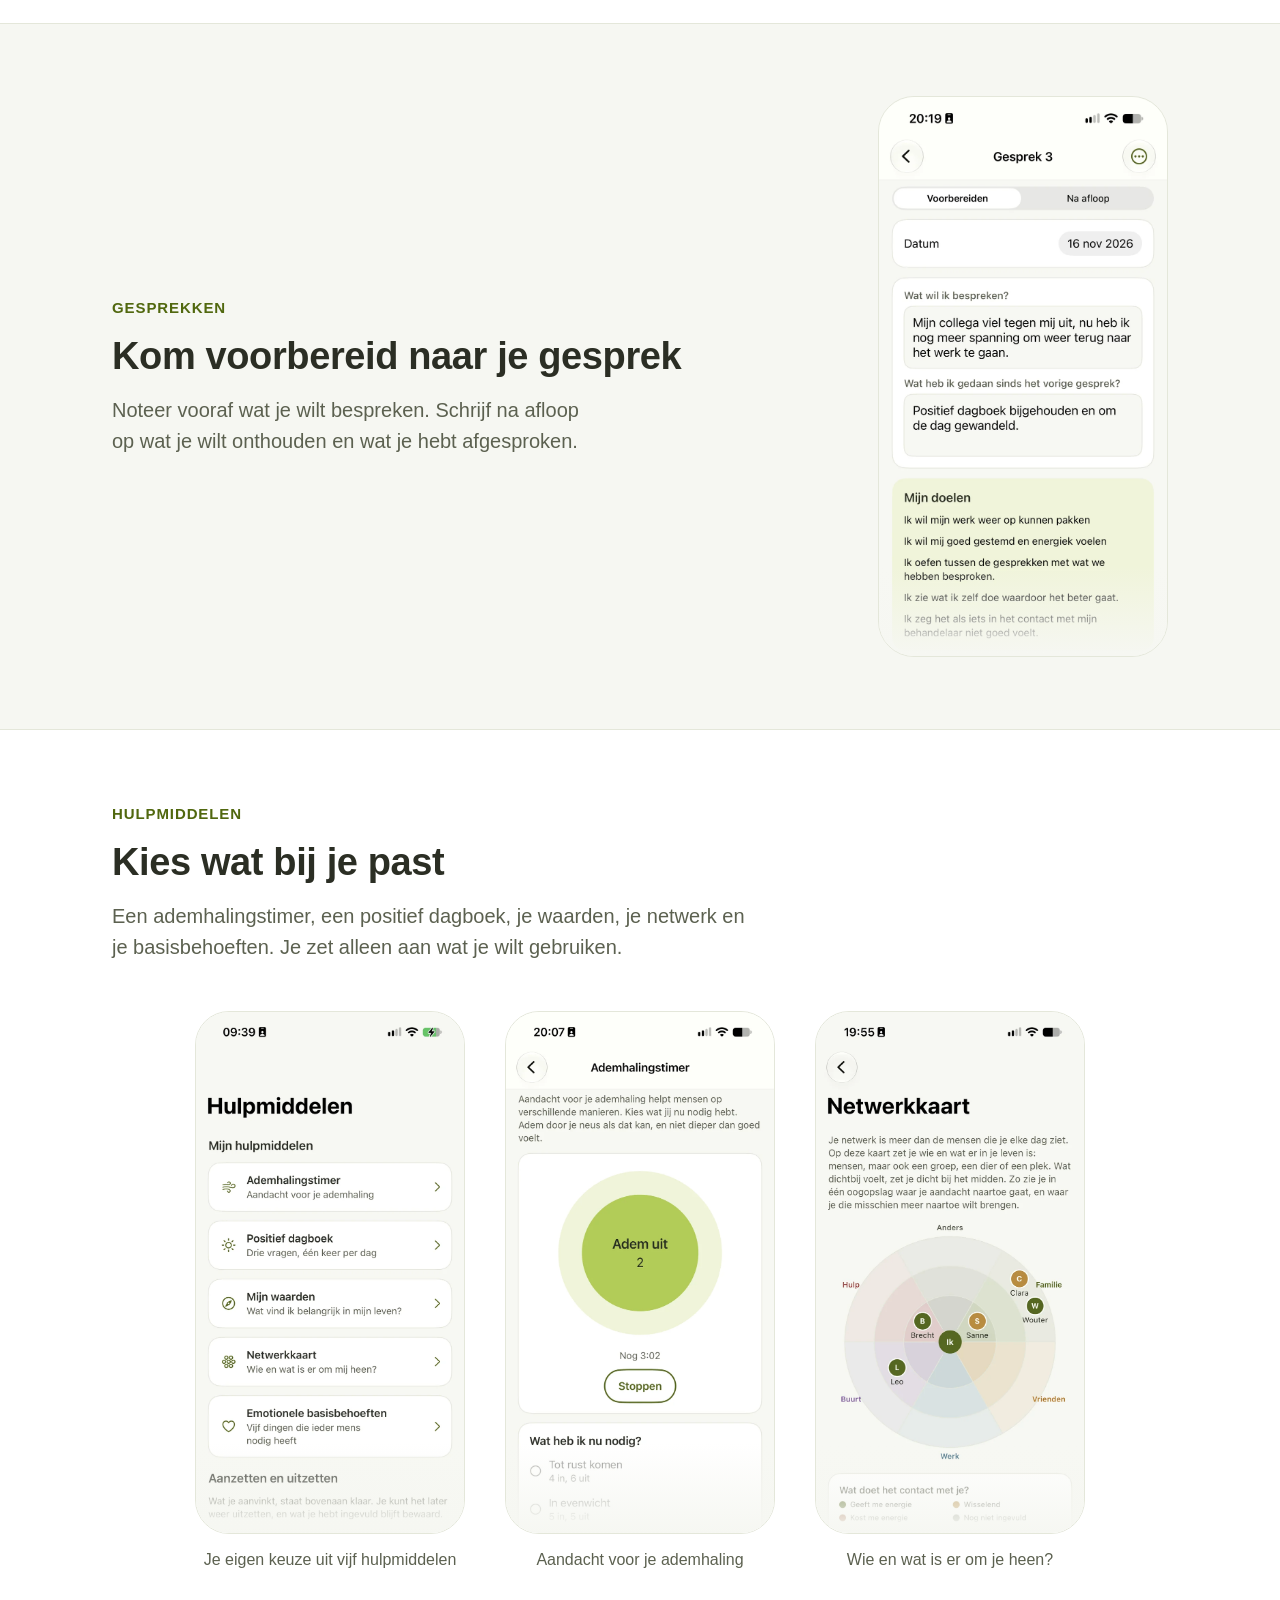
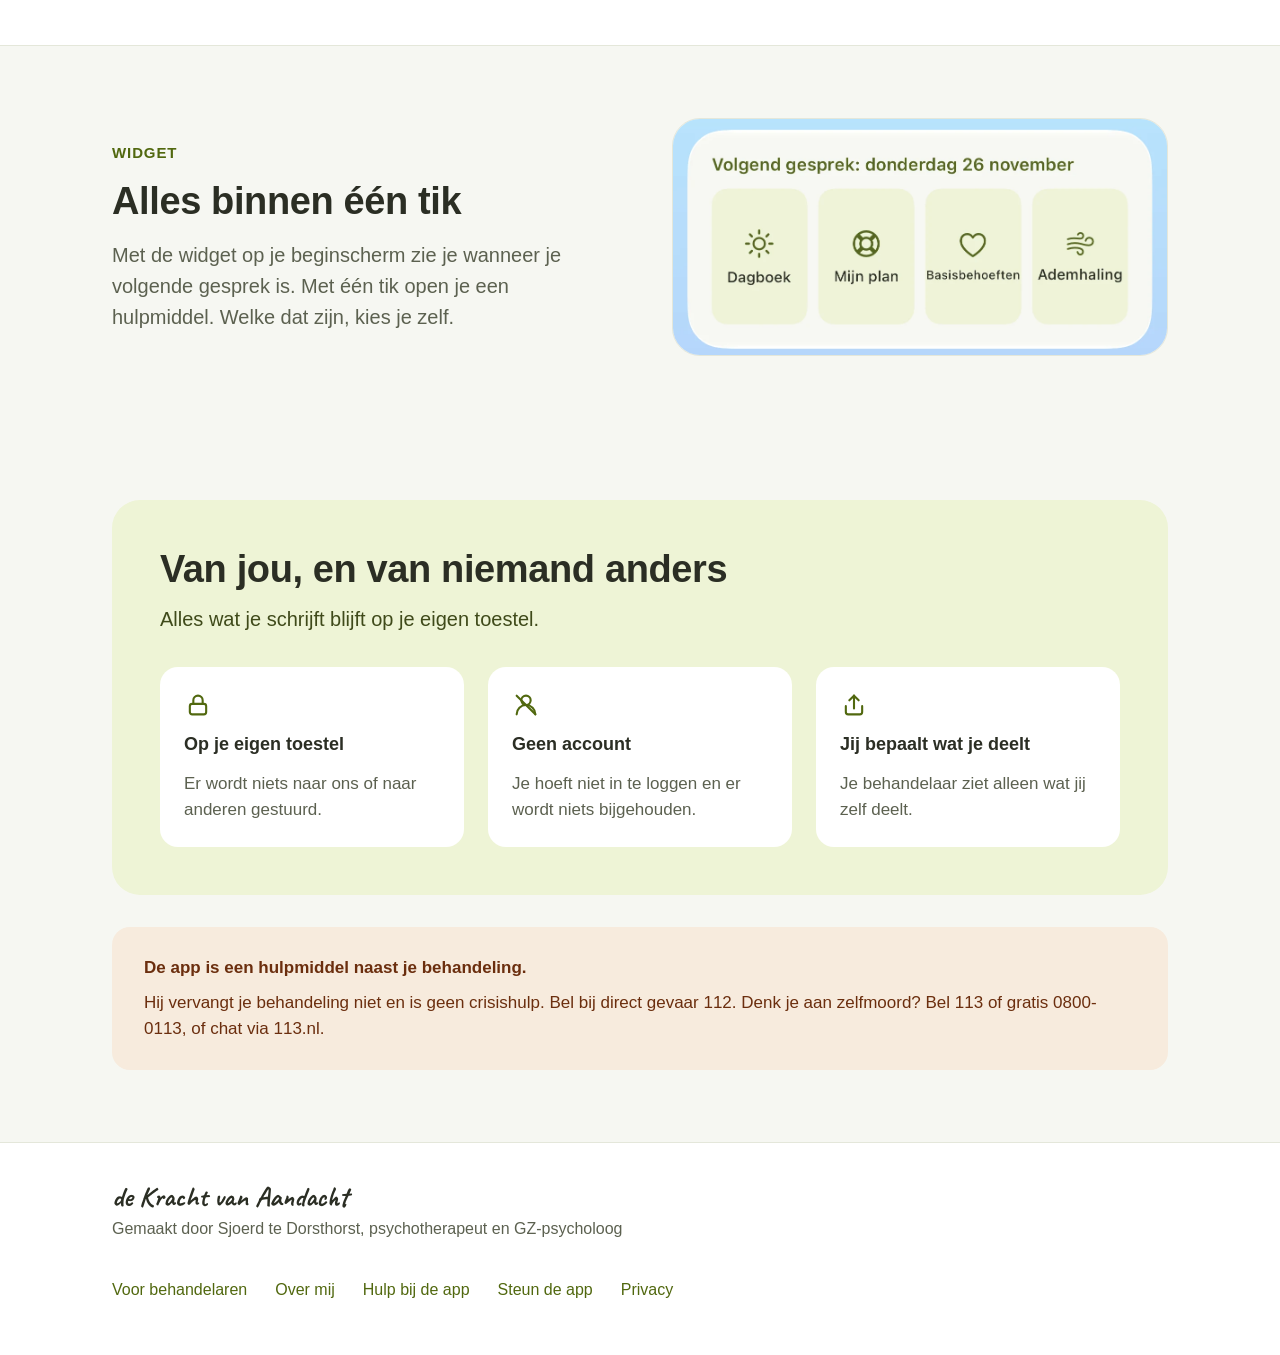
==== commit 99e6fc1e: "Widgettekst: hulpmiddelen zelf te kiezen Co-Authored-By: Claude Sonnet 5.5 <noreply@anthropic.com> C" ====
--- a/index.html
+++ b/index.html
@@ -29,7 +29,7 @@
 <p class="motto schrift">Alles wat je aandacht geeft, groeit.</p>
 <h1>Geef je behandeling de aandacht die ze verdient.</h1>
 <p class="intro">De Kracht van Aandacht is een app voor iedereen die in behandeling is bij een psycholoog of therapeut. Je houdt bij waar je aan werkt, bereidt je gesprekken voor en kijkt terug op wat er verandert.</p>
-<div class="actie"><a class="knop" href="https://apps.apple.com/nl/app/id6835198342">Download in de App Store</a><span class="klein">Gratis. Voor iPhone en iPad.</span></div>
+<div class="actie"><span class="knop">Binnenkort in de App Store</span><span class="klein">Gratis. Voor iPhone en iPad.</span></div>
 </div>
 <div class="beeld"><img src="start.webp" alt="Het startscherm van de app met de teller van de gesprekken, het volgende gesprek en vier tegels" width="786" height="1704"></div>
 </section>
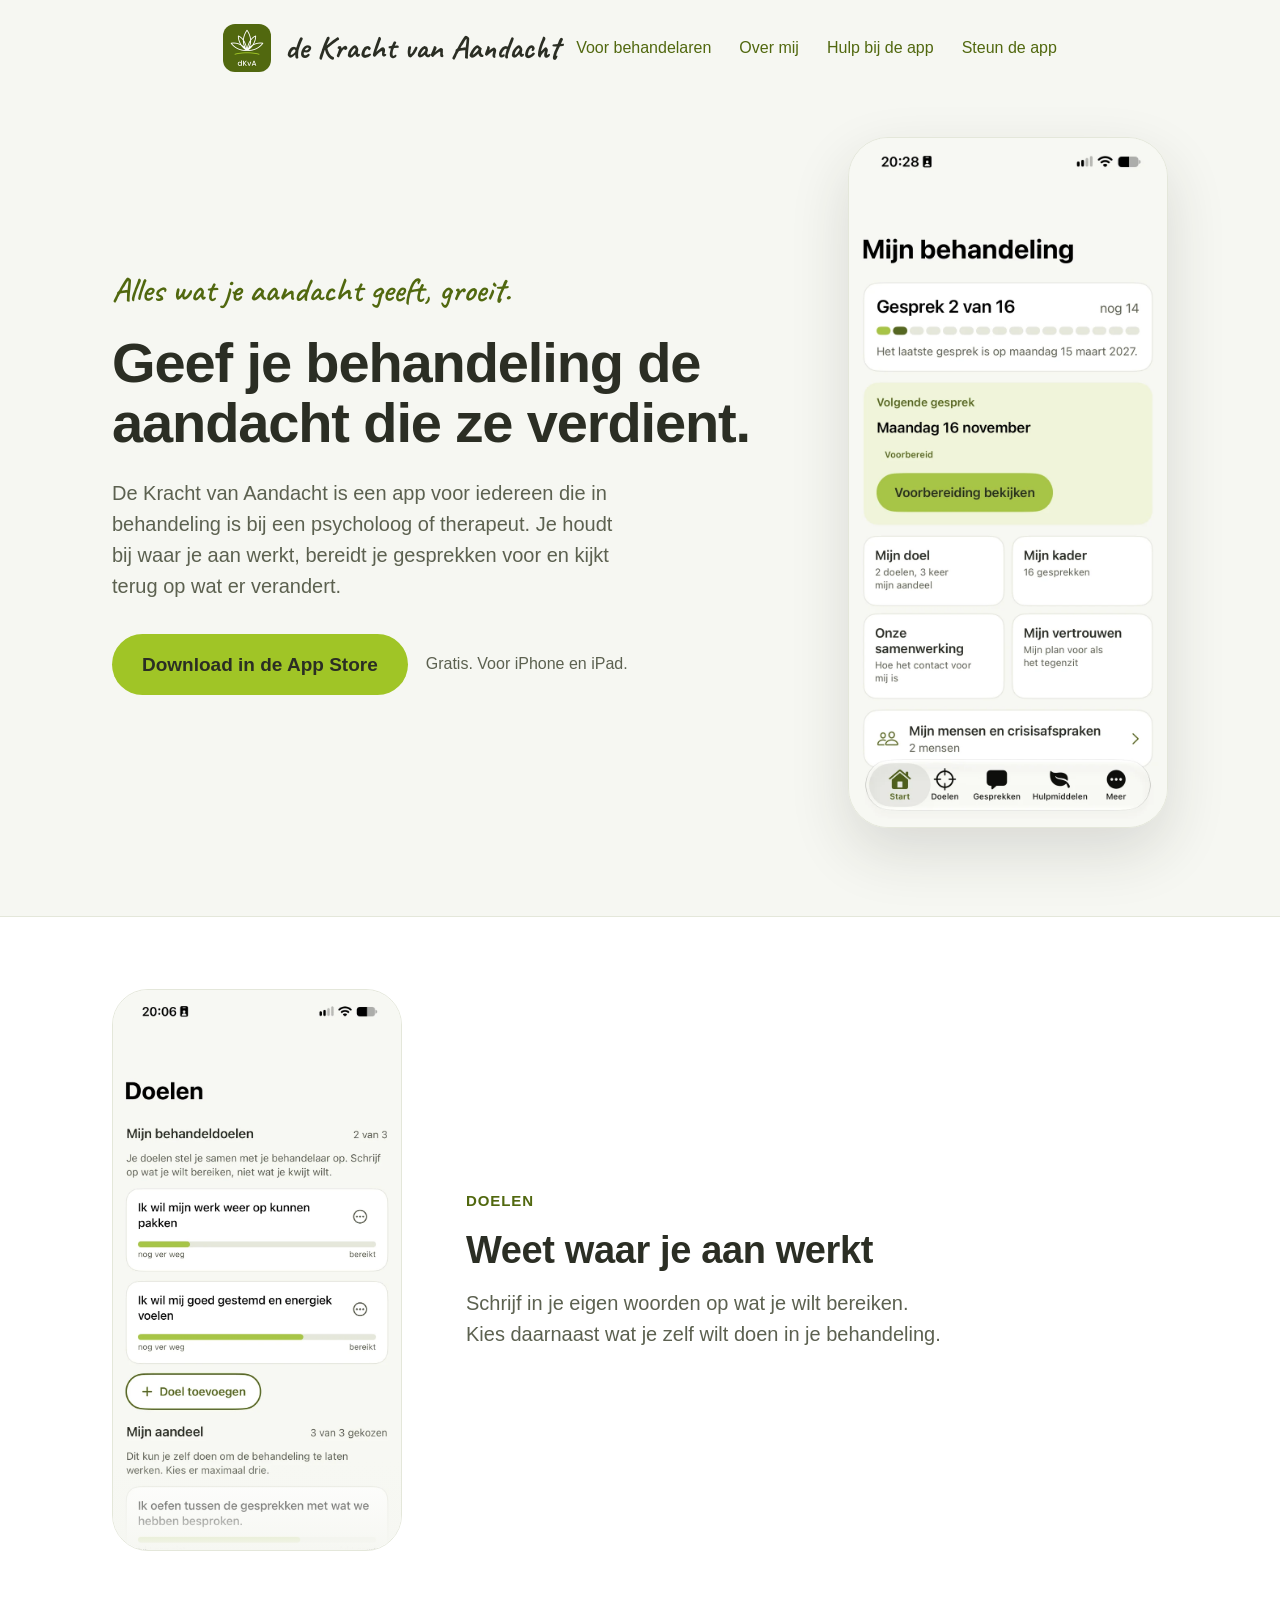
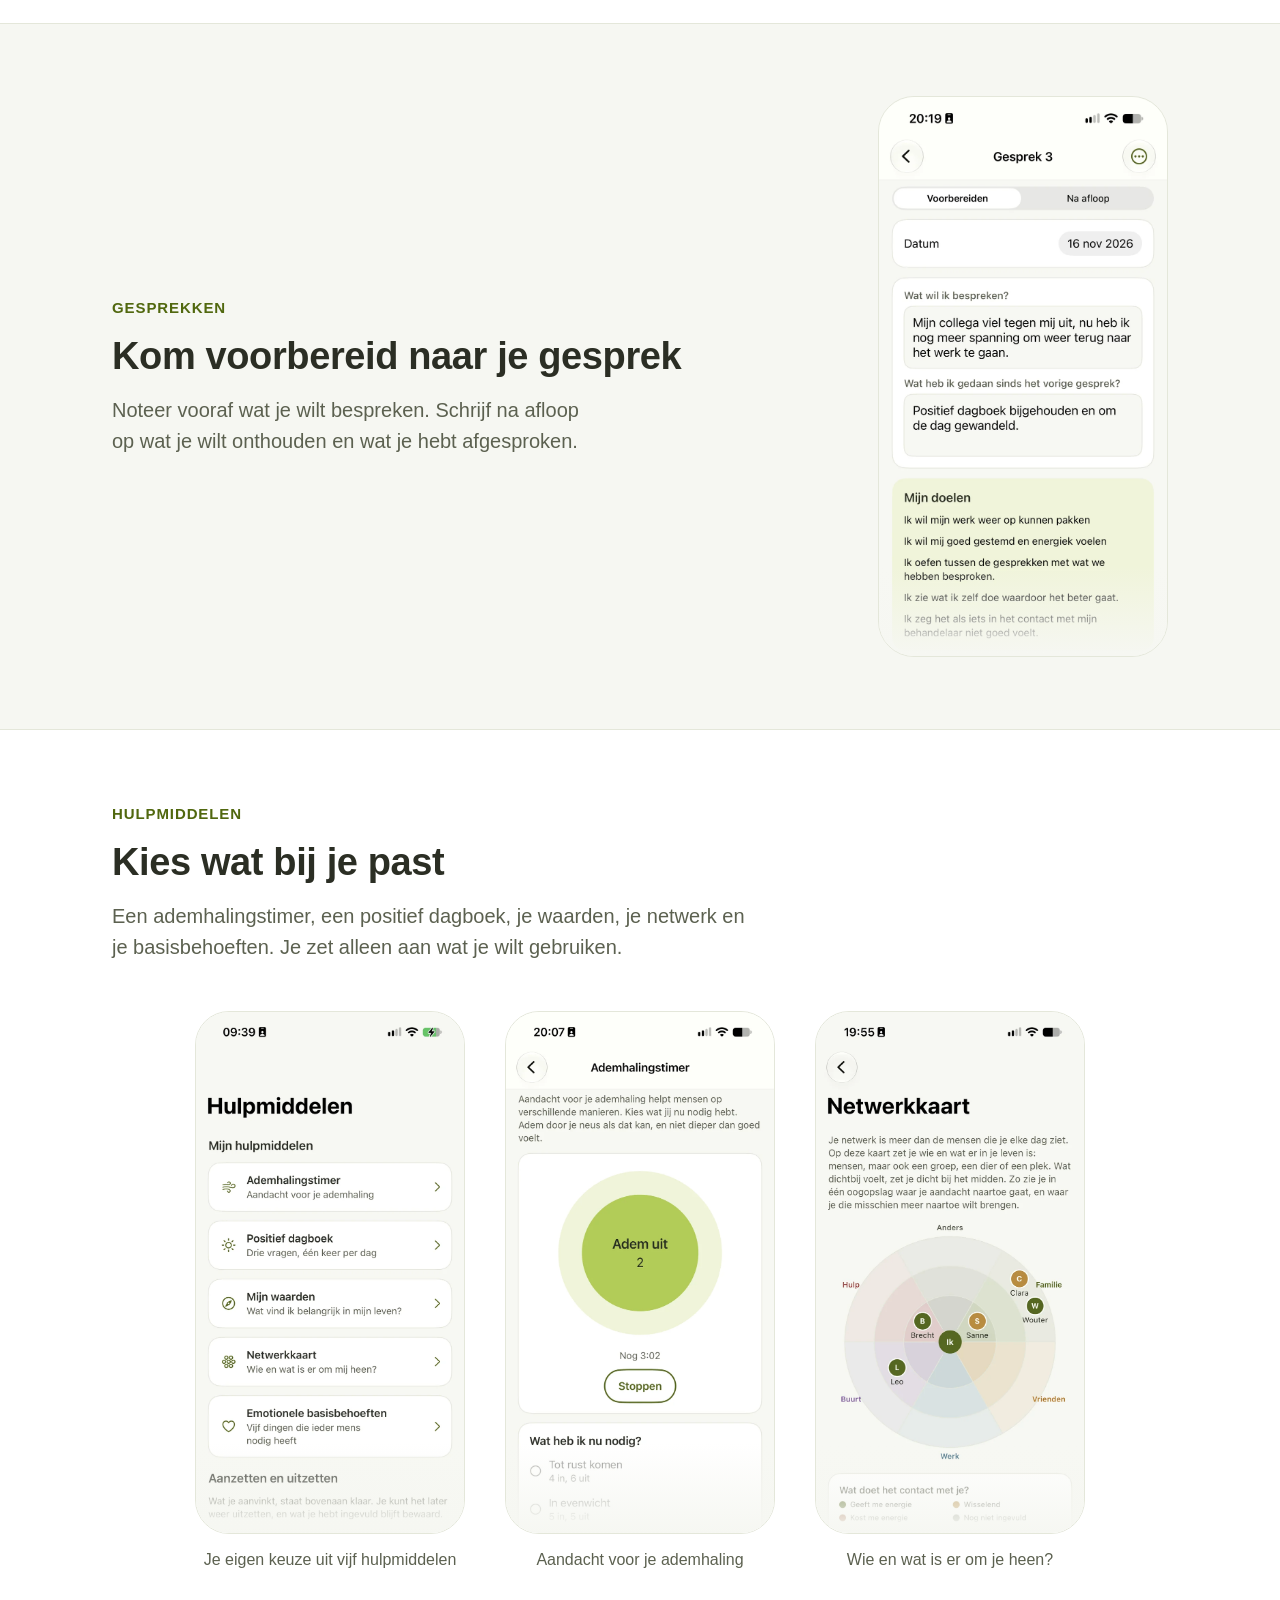
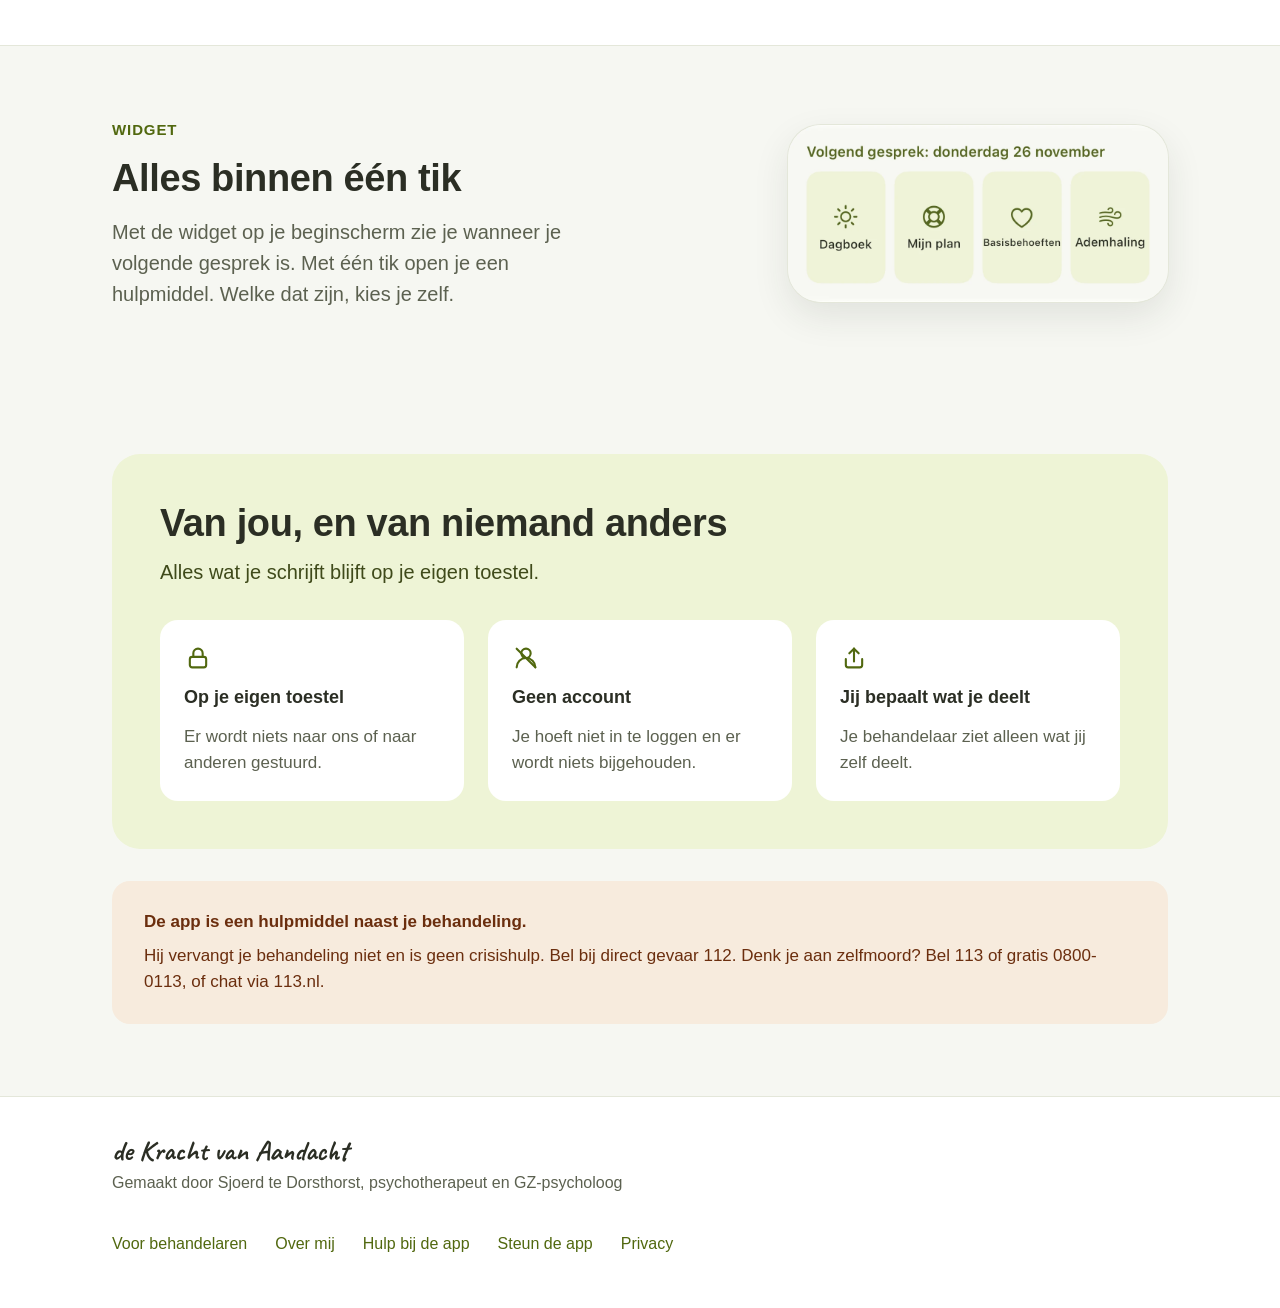
==== commit c4229d34: "Widget zonder blauwe rand en kleiner op de voorpagina Co-Authored-By: Claude Sonnet 5.5 <noreply@ant" ====
--- a/index.html
+++ b/index.html
@@ -29,7 +29,7 @@
 <p class="motto schrift">Alles wat je aandacht geeft, groeit.</p>
 <h1>Geef je behandeling de aandacht die ze verdient.</h1>
 <p class="intro">De Kracht van Aandacht is een app voor iedereen die in behandeling is bij een psycholoog of therapeut. Je houdt bij waar je aan werkt, bereidt je gesprekken voor en kijkt terug op wat er verandert.</p>
-<div class="actie"><span class="knop">Binnenkort in de App Store</span><span class="klein">Gratis. Voor iPhone en iPad.</span></div>
+<div class="actie"><a class="knop" href="https://apps.apple.com/nl/app/id6835198342">Download in de App Store</a><span class="klein">Gratis. Voor iPhone en iPad.</span></div>
 </div>
 <div class="beeld"><img src="start.webp" alt="Het startscherm van de app met de teller van de gesprekken, het volgende gesprek en vier tegels" width="786" height="1704"></div>
 </section>
@@ -55,7 +55,7 @@
 
 <section class="kader blok">
 <div class="tekst"><p class="label">Widget</p><h2>Alles binnen één tik</h2><p class="uitleg">Met de widget op je beginscherm zie je wanneer je volgende gesprek is. Met één tik open je een hulpmiddel. Welke dat zijn, kies je zelf.</p></div>
-<figure class="widgetbeeld"><img src="widget.webp" alt="De widget op het beginscherm met het volgende gesprek en vier tegels: Dagboek, Mijn plan, Basisbehoeften en Ademhaling" width="1099" height="526" loading="lazy"></figure>
+<figure class="widgetbeeld"><img src="widget.webp" alt="De widget op het beginscherm met het volgende gesprek en vier tegels: Dagboek, Mijn plan, Basisbehoeften en Ademhaling" width="1026" height="480" loading="lazy"></figure>
 </section>
 
 <section class="kader privacy"><div class="vlak">
--- a/stijl.css
+++ b/stijl.css
@@ -97,5 +97,5 @@
   .rij{gap:32px}
 }
 
-.widgetbeeld{flex:1 1 420px;min-width:0;margin:0}
-.widgetbeeld img{display:block;width:100%;border-radius:28px;border:1px solid var(--lijn)}
+.widgetbeeld{flex:0 1 380px;min-width:240px;margin:0 auto}
+.widgetbeeld img{display:block;width:100%;height:auto;border-radius:8.6%/18.3%;box-shadow:0 0 0 1px var(--lijn),0 14px 36px rgba(43,46,36,.10)}
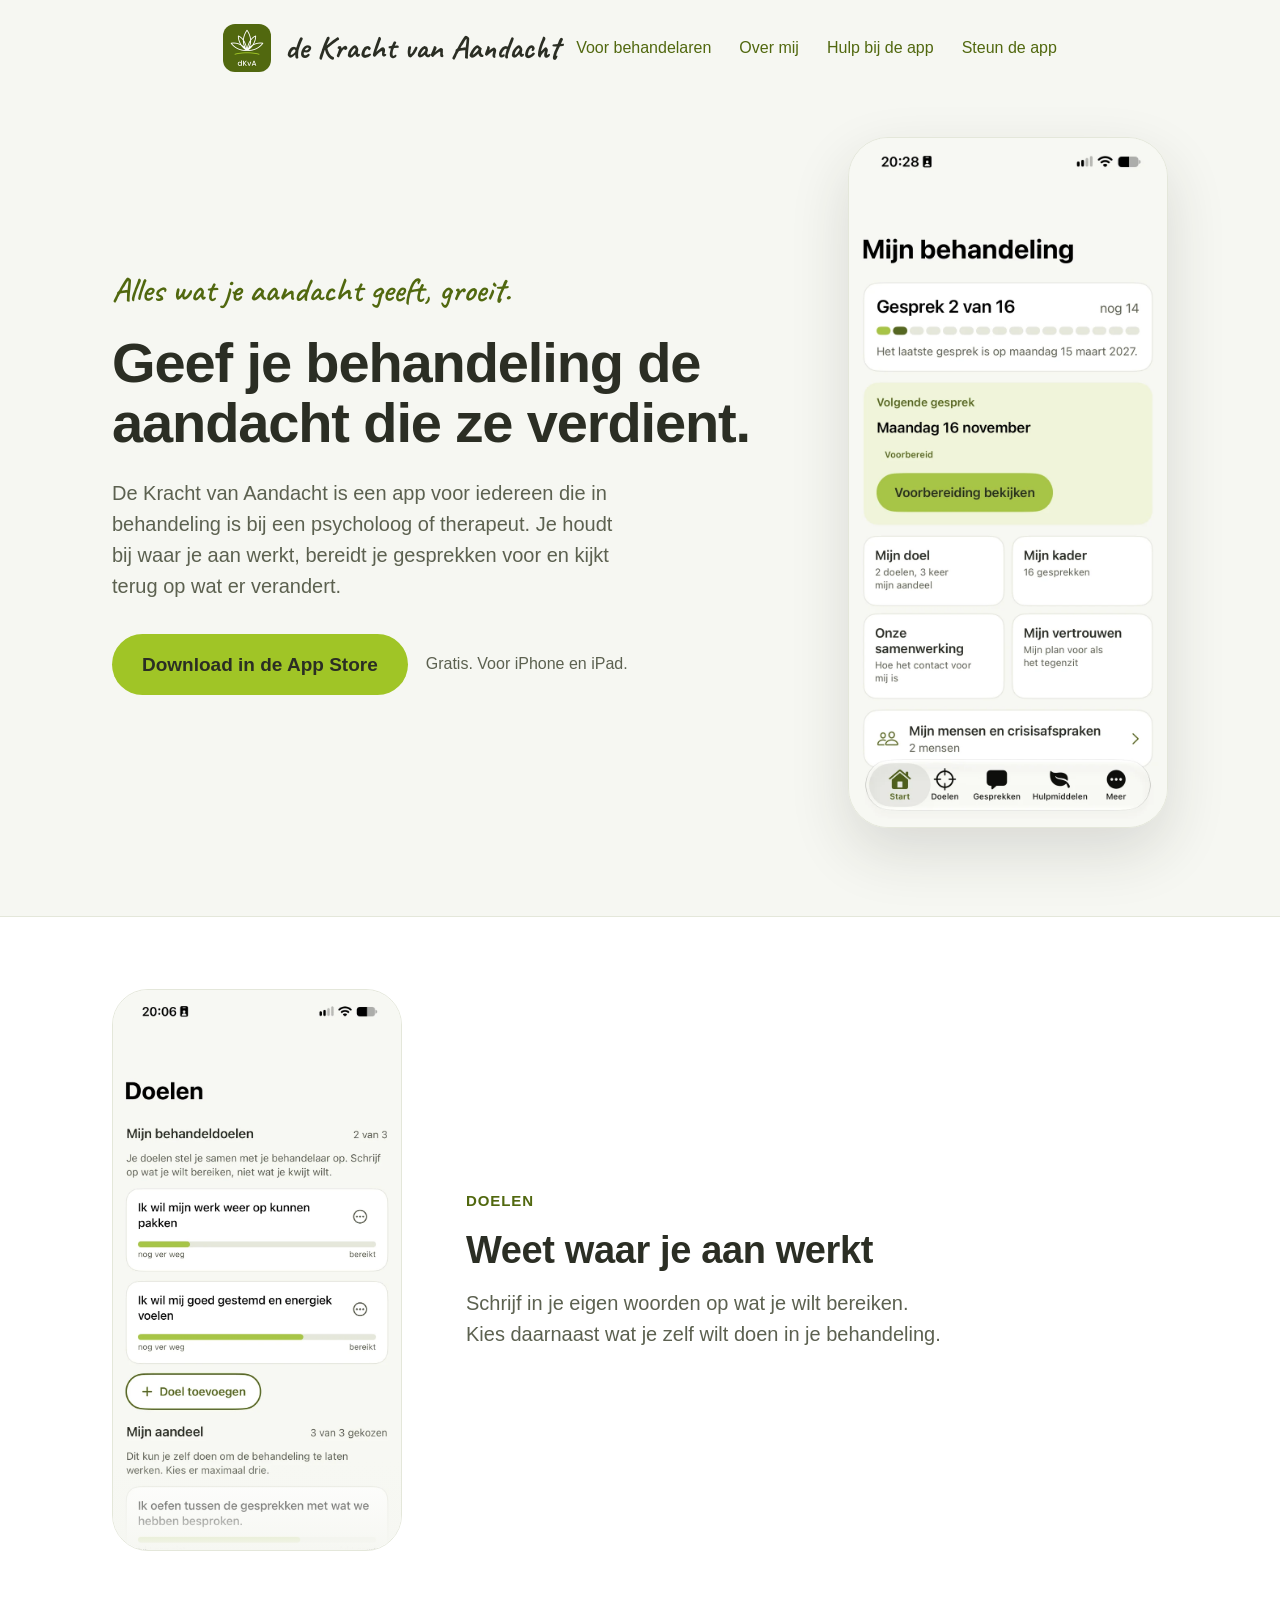
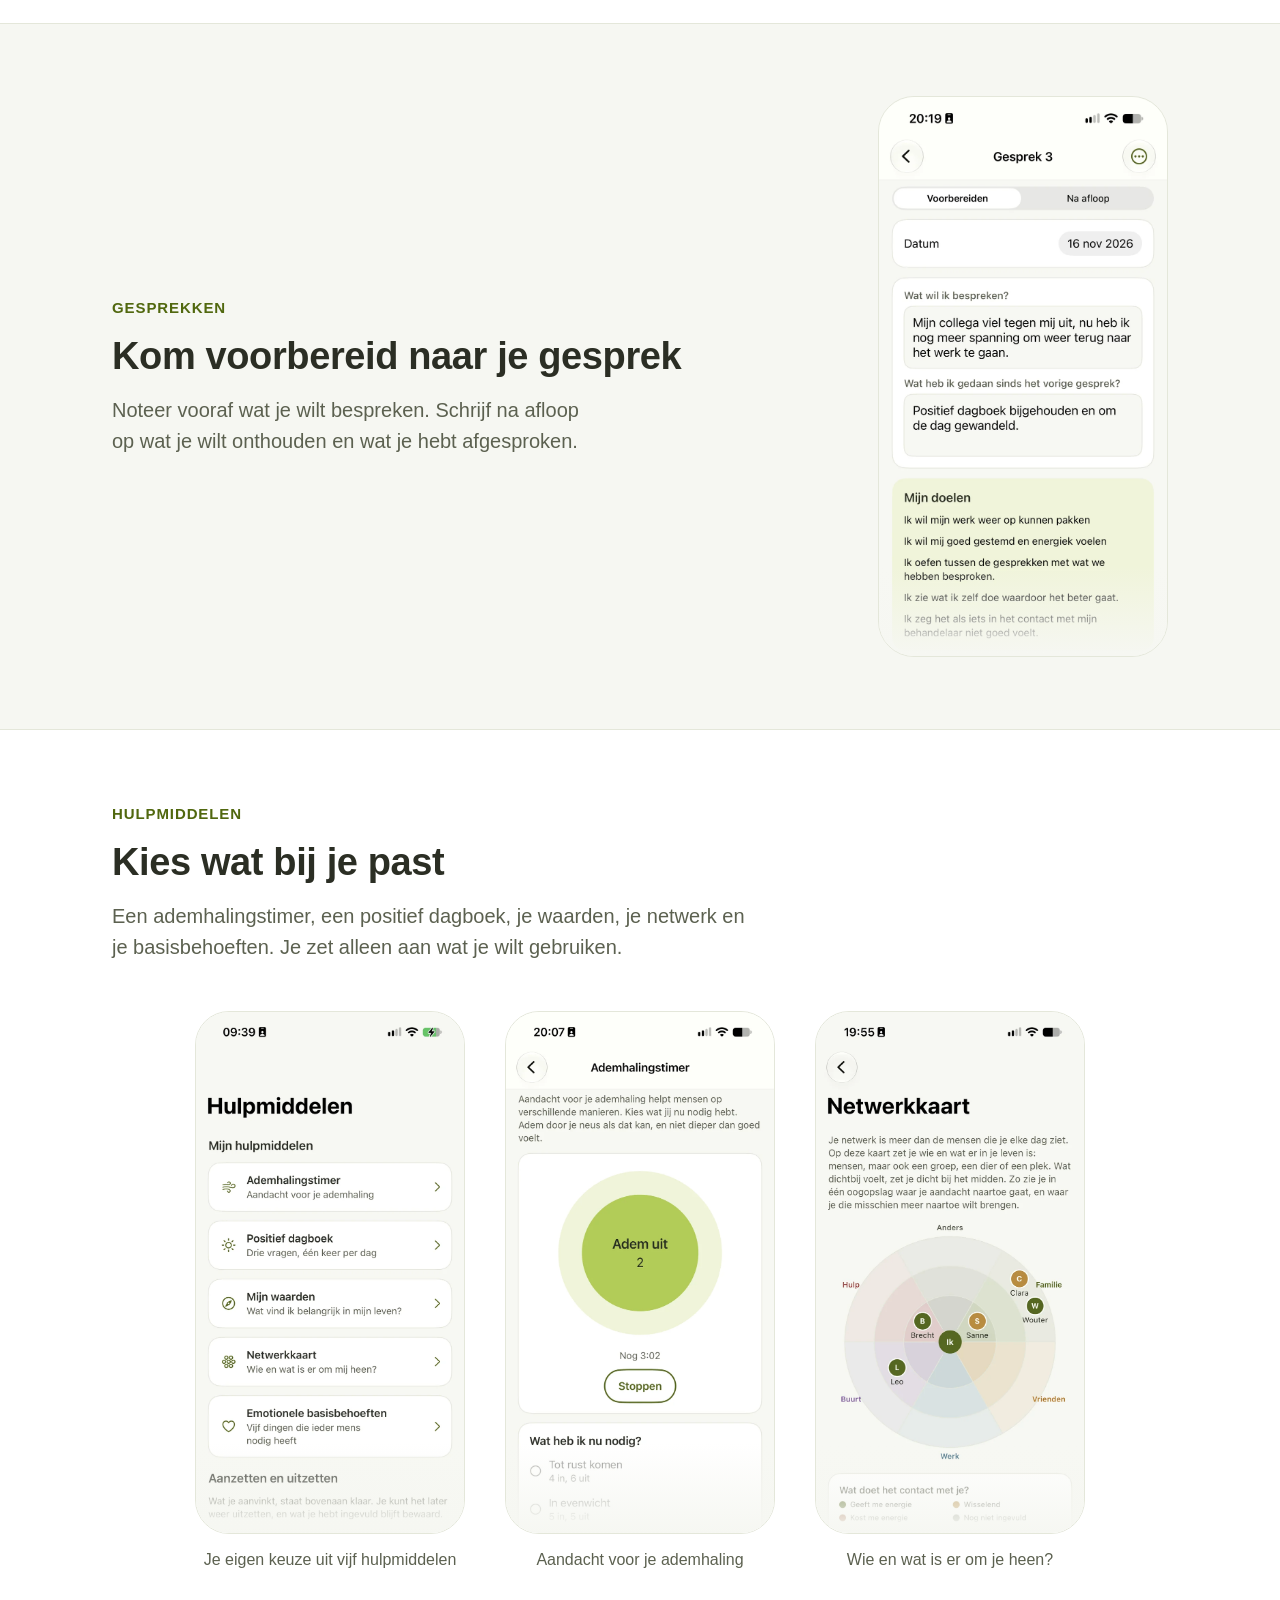
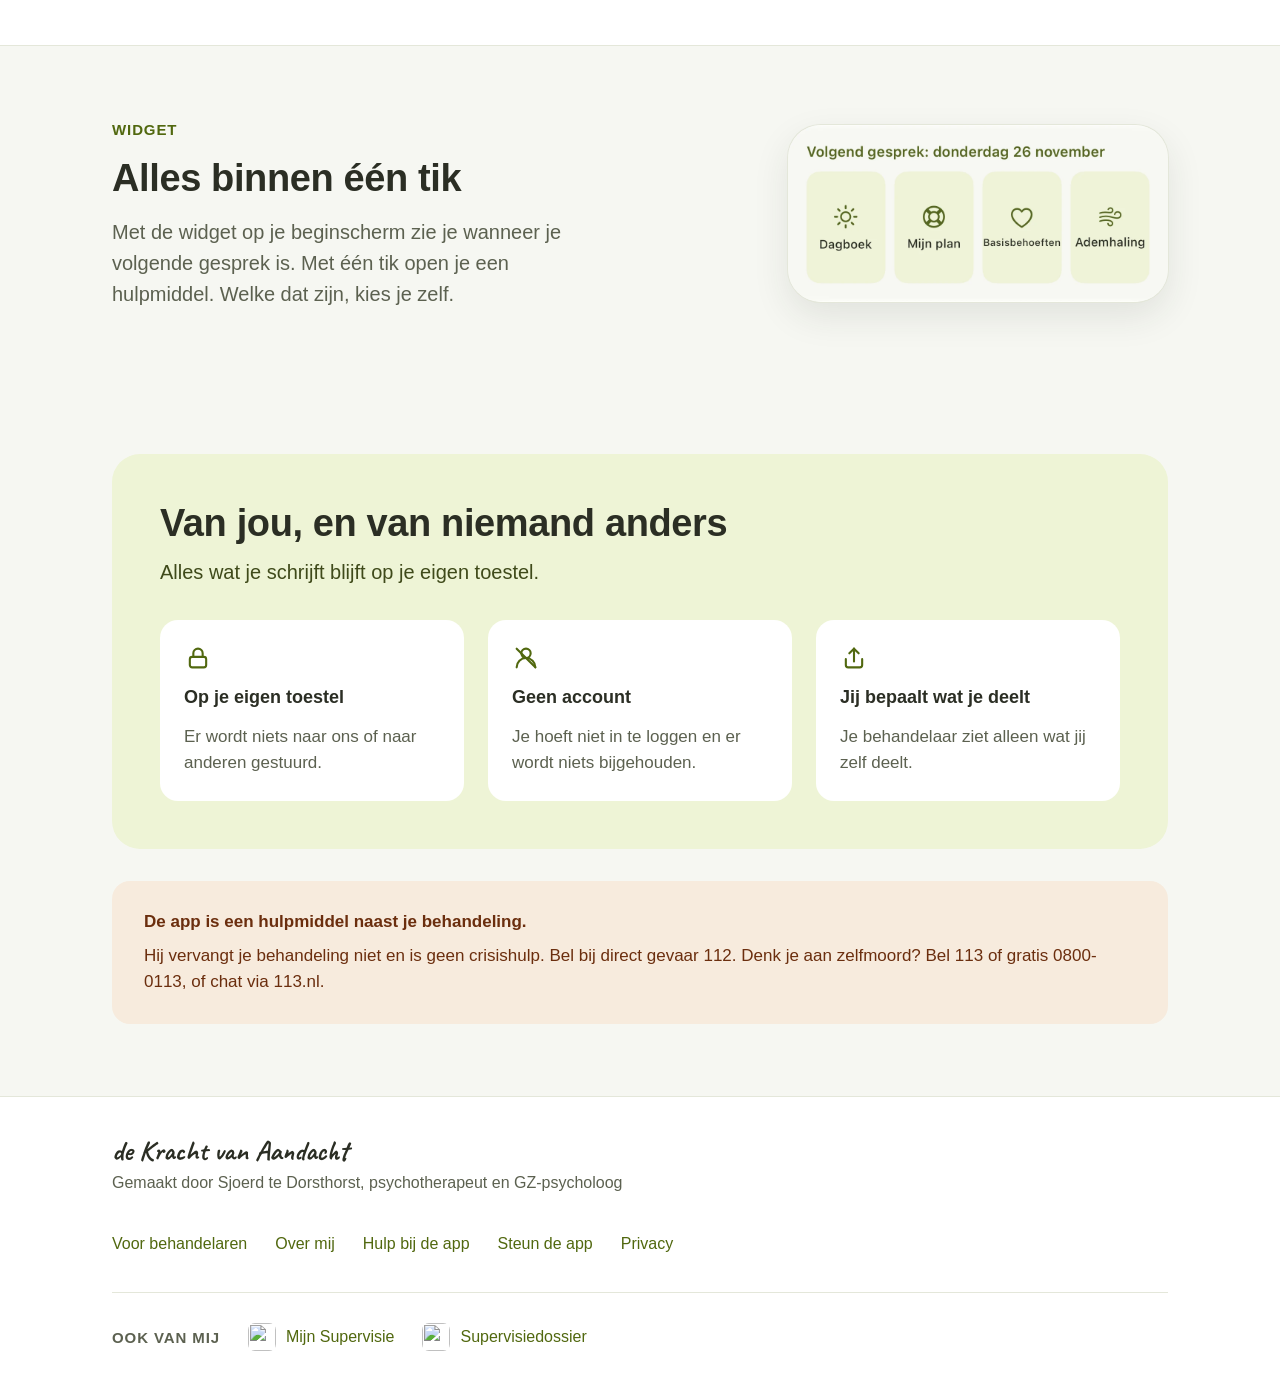
==== commit e35ed704: "Update index.html" ====
--- a/index.html
+++ b/index.html
@@ -29,7 +29,7 @@
 <p class="motto schrift">Alles wat je aandacht geeft, groeit.</p>
 <h1>Geef je behandeling de aandacht die ze verdient.</h1>
 <p class="intro">De Kracht van Aandacht is een app voor iedereen die in behandeling is bij een psycholoog of therapeut. Je houdt bij waar je aan werkt, bereidt je gesprekken voor en kijkt terug op wat er verandert.</p>
-<div class="actie"><a class="knop" href="https://apps.apple.com/nl/app/id6835198342">Download in de App Store</a><span class="klein">Gratis. Voor iPhone en iPad.</span></div>
+<div class="actie"><a class="knop" href="https://apps.apple.com/app/de-kracht-van-aandacht/id6835198342">Download in de App Store</a><span class="klein">Gratis. Voor iPhone en iPad.</span></div>
 </div>
 <div class="beeld"><img src="start.webp" alt="Het startscherm van de app met de teller van de gesprekken, het volgende gesprek en vier tegels" width="786" height="1704"></div>
 </section>
@@ -77,6 +77,7 @@
 <div class="kader">
 <div class="wie"><span class="schrift">de Kracht van Aandacht</span><span>Gemaakt door Sjoerd te Dorsthorst, psychotherapeut en GZ-psycholoog</span></div>
 <nav class="menu" aria-label="Menu onderaan"><a href="behandelaren.html">Voor behandelaren</a><a href="over-mij.html">Over mij</a><a href="support.html">Hulp bij de app</a><a href="steun.html">Steun de app</a><a href="privacy.html">Privacy</a></nav>
+  <div class="ookvan"><span class="label">Ook van mij</span><a href="https://mijnsupervisie.nl"><img src="https://supervisiedossier.nl/icon-mijnsupervisie.png" alt="" width="28" height="28">Mijn Supervisie</a><a href="https://supervisiedossier.nl"><img src="https://supervisiedossier.nl/icon-supervisiedossier.png" alt="" width="28" height="28">Supervisiedossier</a></div>
 </div>
 </footer>
 </body>
--- a/stijl.css
+++ b/stijl.css
@@ -99,3 +99,8 @@
 
 .widgetbeeld{flex:0 1 380px;min-width:240px;margin:0 auto}
 .widgetbeeld img{display:block;width:100%;height:auto;border-radius:8.6%/18.3%;box-shadow:0 0 0 1px var(--lijn),0 14px 36px rgba(43,46,36,.10)}
+
+.voet .ookvan{flex:1 0 100%;display:flex;flex-wrap:wrap;align-items:center;gap:8px 28px;padding-top:24px;border-top:1px solid var(--lijn)}
+.voet .ookvan .label{color:var(--grijs)}
+.voet .ookvan a{display:inline-flex;align-items:center;gap:10px;padding:6px 0;font-weight:500;text-decoration:none}
+.voet .ookvan img{width:28px;height:28px;border-radius:7px}
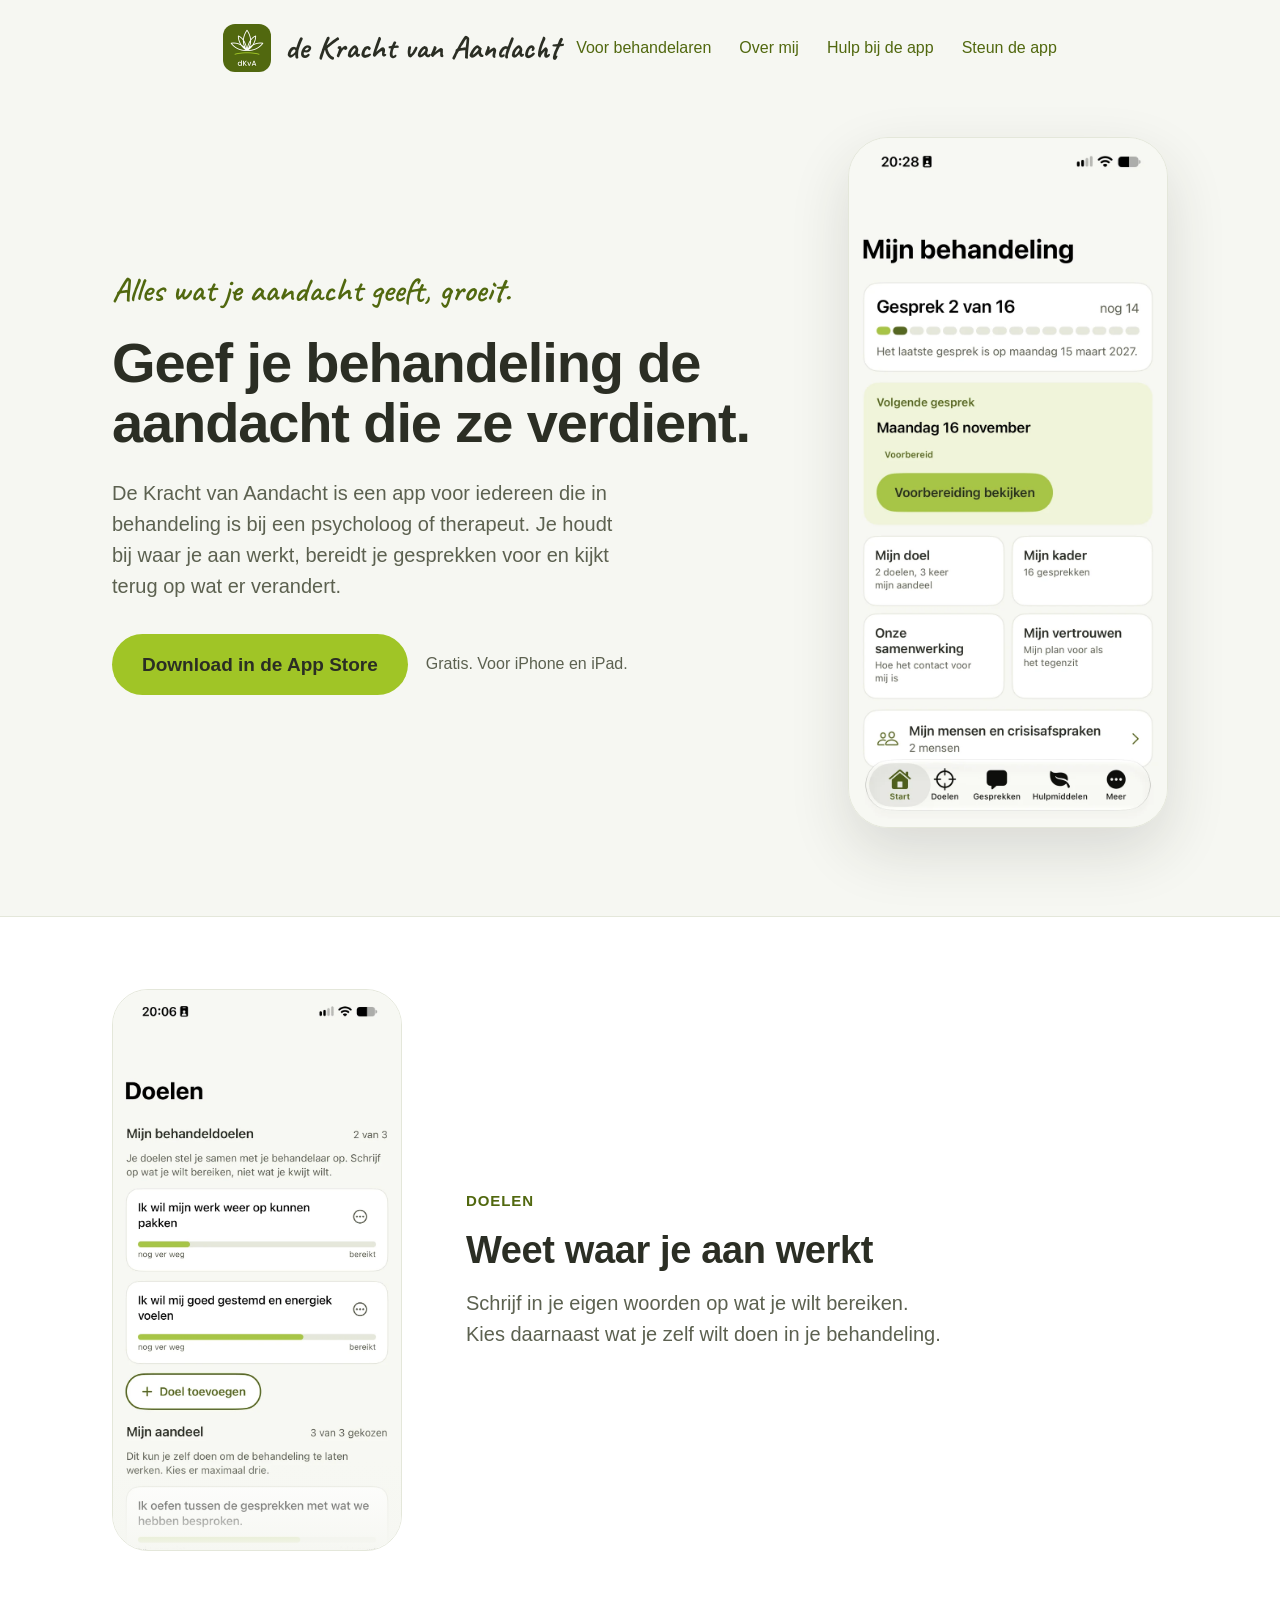
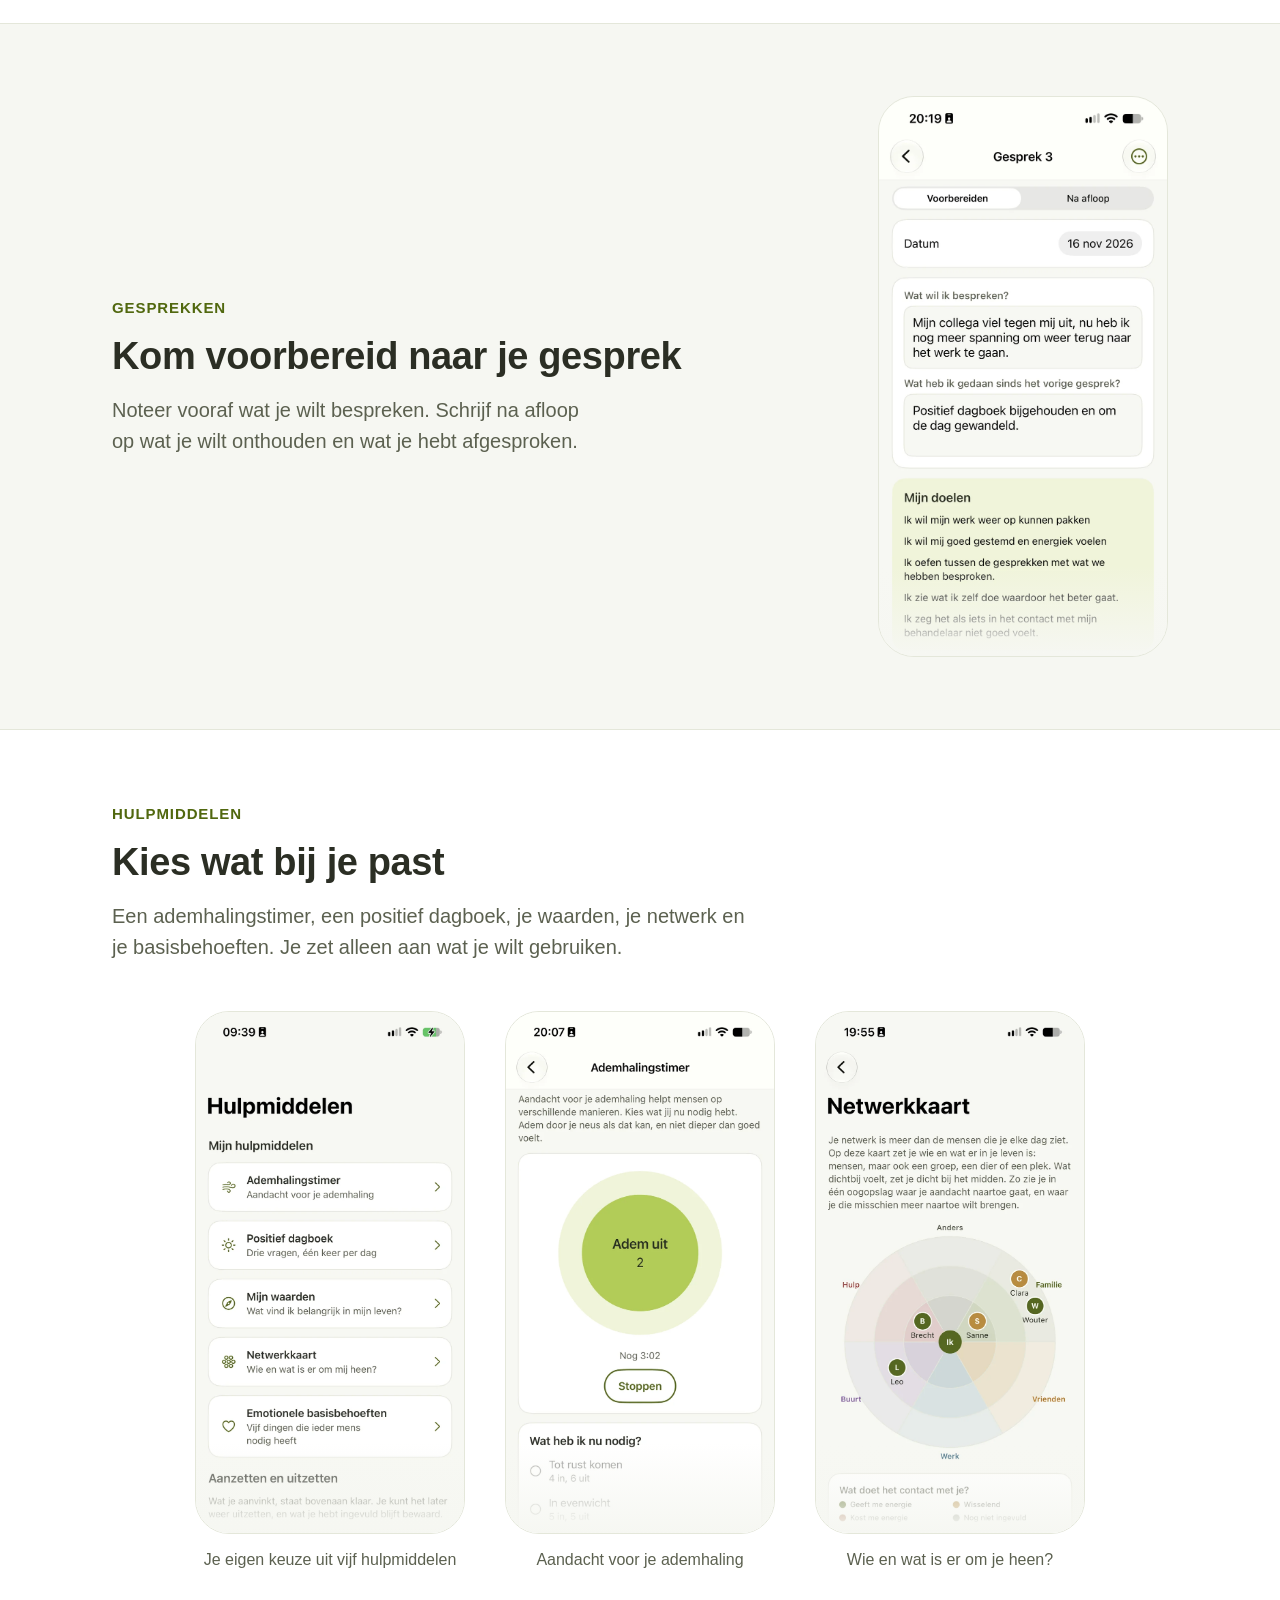
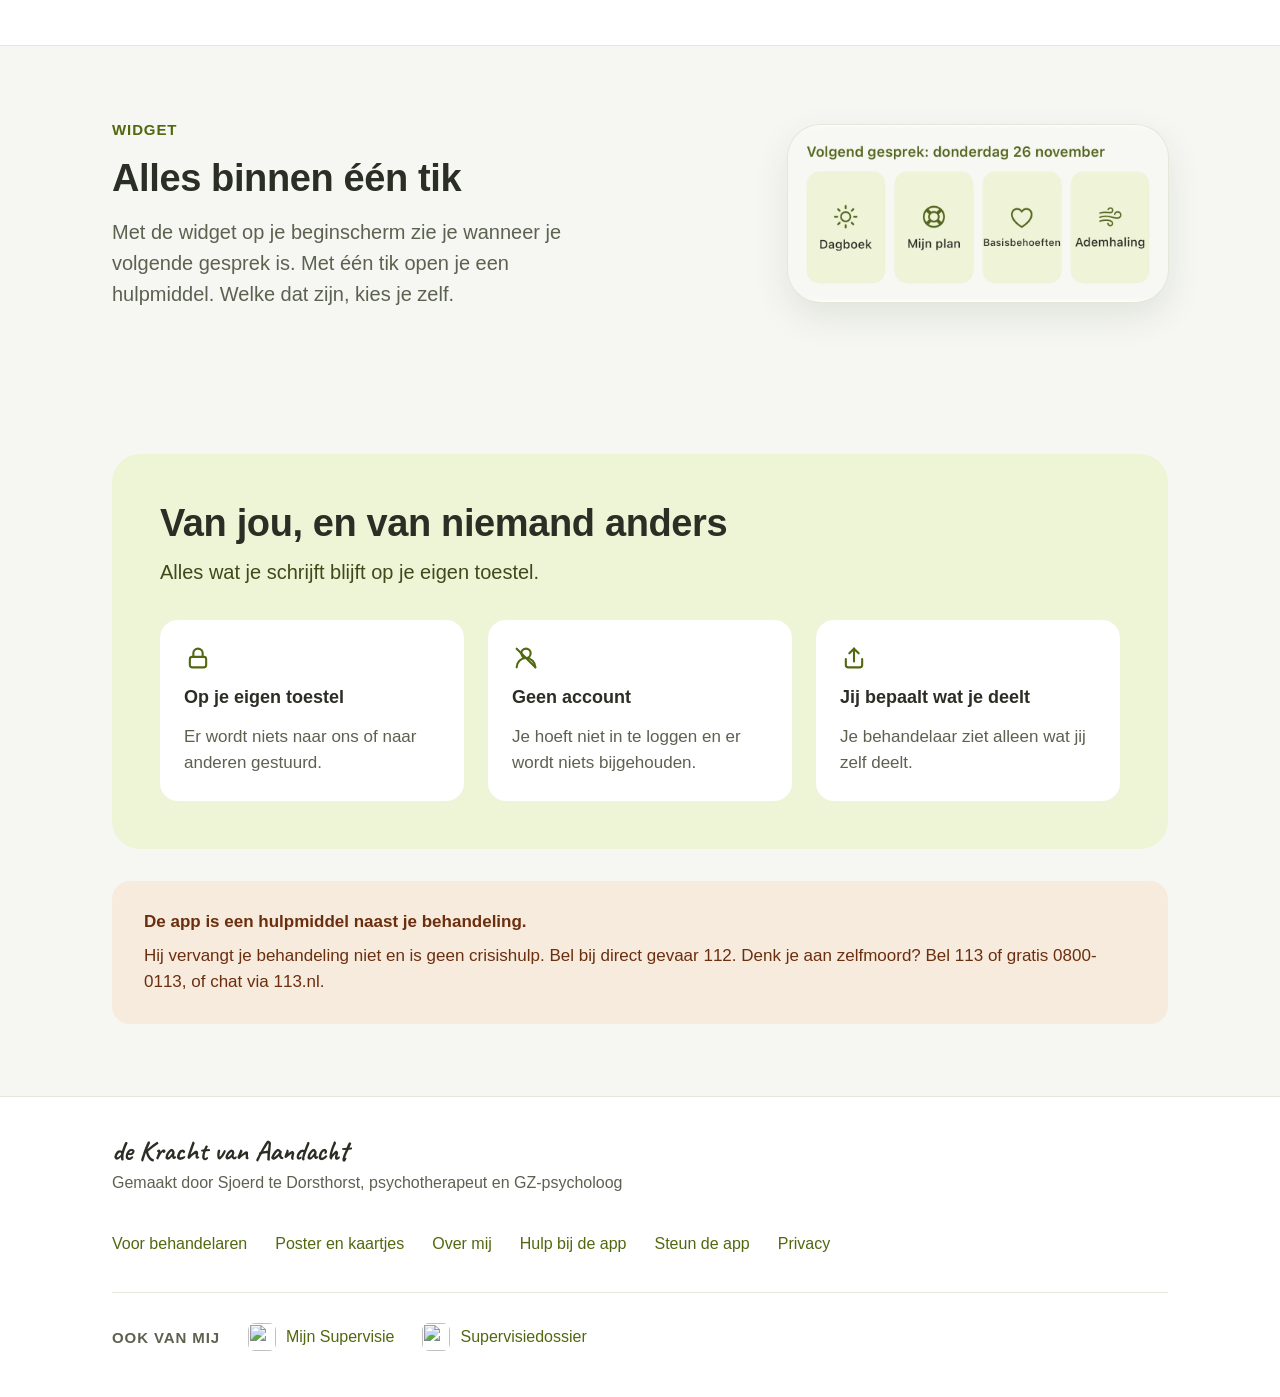
==== commit b8066f50: "Update index.html" ====
--- a/index.html
+++ b/index.html
@@ -76,7 +76,7 @@
 <footer class="voet">
 <div class="kader">
 <div class="wie"><span class="schrift">de Kracht van Aandacht</span><span>Gemaakt door Sjoerd te Dorsthorst, psychotherapeut en GZ-psycholoog</span></div>
-<nav class="menu" aria-label="Menu onderaan"><a href="behandelaren.html">Voor behandelaren</a><a href="over-mij.html">Over mij</a><a href="support.html">Hulp bij de app</a><a href="steun.html">Steun de app</a><a href="privacy.html">Privacy</a></nav>
+<nav class="menu" aria-label="Menu onderaan"><a href="behandelaren.html">Voor behandelaren</a><a href="uitdelen.html">Poster en kaartjes</a><a href="over-mij.html">Over mij</a><a href="support.html">Hulp bij de app</a><a href="steun.html">Steun de app</a><a href="privacy.html">Privacy</a></nav>
   <div class="ookvan"><span class="label">Ook van mij</span><a href="https://mijnsupervisie.nl"><img src="https://supervisiedossier.nl/icon-mijnsupervisie.png" alt="" width="28" height="28">Mijn Supervisie</a><a href="https://supervisiedossier.nl"><img src="https://supervisiedossier.nl/icon-supervisiedossier.png" alt="" width="28" height="28">Supervisiedossier</a></div>
 </div>
 </footer>
